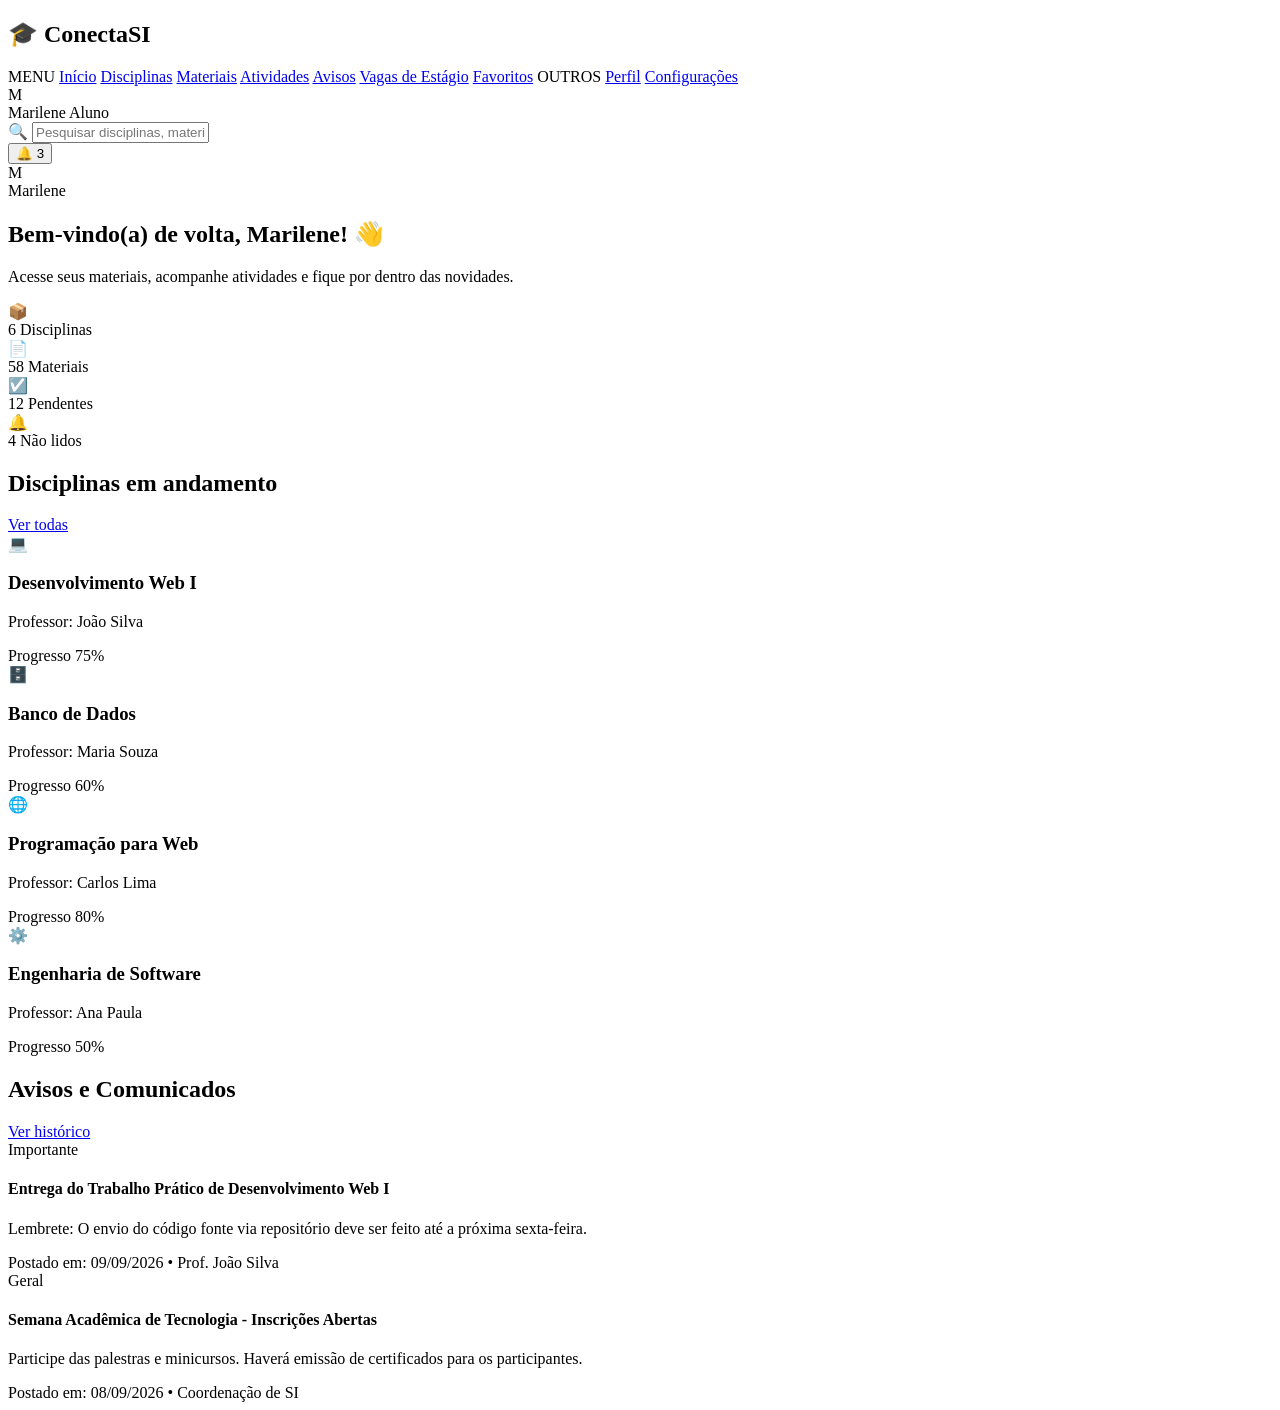
==== index.html @ 3ad6882d "Arquivos do Projeto" ====
<!DOCTYPE html>
<html lang="pt-BR">
<head>
    <meta charset="UTF-8">
    <meta name="viewport" content="width=device-width, initial-scale=1.0">
    <title>ConectaSI - Início</title>
    <link rel="stylesheet" href="css/style.css">
</head>
<body>

    <div class="app-container">
        <!-- Menu Lateral (Sidebar) -->
        <aside class="sidebar">
            <div class="logo-area">
                <h2>🎓 ConectaSI</h2>
            </div>
            
            <nav class="menu-nav">
                <span class="menu-category">MENU</span>
                <a href="index.html" class="active">Início</a>
                <a href="disciplinas.html">Disciplinas</a>
                <a href="#">Materiais</a>
                <a href="#">Atividades</a>
                <a href="#">Avisos</a>
                <a href="#">Vagas de Estágio</a>
                <a href="#">Favoritos</a>

                <span class="menu-category">OUTROS</span>
                <a href="#">Perfil</a>
                <a href="#">Configurações</a>
            </nav>

            <div class="user-profile">
                <div class="avatar">M</div>
                <div class="user-info">
                    <span class="name">Marilene</span>
                    <span class="role">Aluno</span>
                </div>
            </div>
        </aside>

        <!-- Conteúdo Principal -->
        <main class="main-content">
            <!-- Barra Superior (Navbar) -->
            <header class="top-navbar">
                <div class="search-box">
                    <span class="search-icon">🔍</span>
                    <input type="text" placeholder="Pesquisar disciplinas, materiais, avisos...">
                </div>

                <div class="navbar-actions">
                    <button class="icon-btn" title="Notificações">
                        🔔
                        <span class="badge">3</span>
                    </button>
                    <div class="user-quick-profile">
                        <div class="avatar-small">M</div>
                        <span class="user-name">Marilene</span>
                    </div>
                </div>
            </header>

            <!-- Banner de Boas-Vindas -->
            <section class="welcome-banner">
                <h1>Bem-vindo(a) de volta, Marilene! 👋</h1>
                <p>Acesse seus materiais, acompanhe atividades e fique por dentro das novidades.</p>
            </section>

            <!-- Cards de Resumo (Métricas) -->
            <div class="metrics-container">
                <div class="metric-card">
                    <div class="metric-icon">📦</div>
                    <div class="metric-info">
                        <span class="metric-number">6</span>
                        <span class="metric-label">Disciplinas</span>
                    </div>
                </div>

                <div class="metric-card">
                    <div class="metric-icon">📄</div>
                    <div class="metric-info">
                        <span class="metric-number">58</span>
                        <span class="metric-label">Materiais</span>
                    </div>
                </div>

                <div class="metric-card">
                    <div class="metric-icon">☑️</div>
                    <div class="metric-info">
                        <span class="metric-number">12</span>
                        <span class="metric-label">Pendentes</span>
                    </div>
                </div>

                <div class="metric-card">
                    <div class="metric-icon">🔔</div>
                    <div class="metric-info">
                        <span class="metric-number">4</span>
                        <span class="metric-label">Não lidos</span>
                    </div>
                </div>
            </div>

            <!-- Seção: Disciplinas em Andamento -->
            <section class="disciplines-section">
                <div class="section-header">
                    <h2>Disciplinas em andamento</h2>
                    <a href="disciplinas.html" class="see-all">Ver todas</a>
                </div>

                <div class="disciplines-grid">
                    <!-- Disciplina 1 -->
                    <div class="discipline-card">
                        <div class="discipline-icon">💻</div>
                        <h3>Desenvolvimento Web I</h3>
                        <p class="professor">Professor: João Silva</p>
                        <div class="progress-info">
                            <span>Progresso</span>
                            <span>75%</span>
                        </div>
                        <div class="progress-bar">
                            <div class="progress-fill" style="width: 75%;"></div>
                        </div>
                    </div>

                    <!-- Disciplina 2 -->
                    <div class="discipline-card">
                        <div class="discipline-icon">🗄️</div>
                        <h3>Banco de Dados</h3>
                        <p class="professor">Professor: Maria Souza</p>
                        <div class="progress-info">
                            <span>Progresso</span>
                            <span>60%</span>
                        </div>
                        <div class="progress-bar">
                            <div class="progress-fill" style="width: 60%;"></div>
                        </div>
                    </div>

                    <!-- Disciplina 3 -->
                    <div class="discipline-card">
                        <div class="discipline-icon">🌐</div>
                        <h3>Programação para Web</h3>
                        <p class="professor">Professor: Carlos Lima</p>
                        <div class="progress-info">
                            <span>Progresso</span>
                            <span>80%</span>
                        </div>
                        <div class="progress-bar">
                            <div class="progress-fill" style="width: 80%;"></div>
                        </div>
                    </div>

                    <!-- Disciplina 4 -->
                    <div class="discipline-card">
                        <div class="discipline-icon">⚙️</div>
                        <h3>Engenharia de Software</h3>
                        <p class="professor">Professor: Ana Paula</p>
                        <div class="progress-info">
                            <span>Progresso</span>
                            <span>50%</span>
                        </div>
                        <div class="progress-bar">
                            <div class="progress-fill" style="width: 50%;"></div>
                        </div>
                    </div>
                </div>
            </section>

            <!-- Seção: Avisos Recentes -->
            <section class="notices-section">
                <div class="section-header">
                    <h2>Avisos e Comunicados</h2>
                    <a href="#" class="see-all">Ver histórico</a>
                </div>

                <div class="notices-list">
                    <!-- Aviso 1 -->
                    <div class="notice-card">
                        <div class="notice-tag urgent">Importante</div>
                        <div class="notice-content">
                            <h4>Entrega do Trabalho Prático de Desenvolvimento Web I</h4>
                            <p>Lembrete: O envio do código fonte via repositório deve ser feito até a próxima sexta-feira.</p>
                            <span class="notice-date">Postado em: 09/09/2026 • Prof. João Silva</span>
                        </div>
                    </div>

                    <!-- Aviso 2 -->
                    <div class="notice-card">
                        <div class="notice-tag">Geral</div>
                        <div class="notice-content">
                            <h4>Semana Acadêmica de Tecnologia - Inscrições Abertas</h4>
                            <p>Participe das palestras e minicursos. Haverá emissão de certificados para os participantes.</p>
                            <span class="notice-date">Postado em: 08/09/2026 • Coordenação de SI</span>
                        </div>
                    </div>
                </div>
            </section>
        </main>
    </div>

</body>
</html>
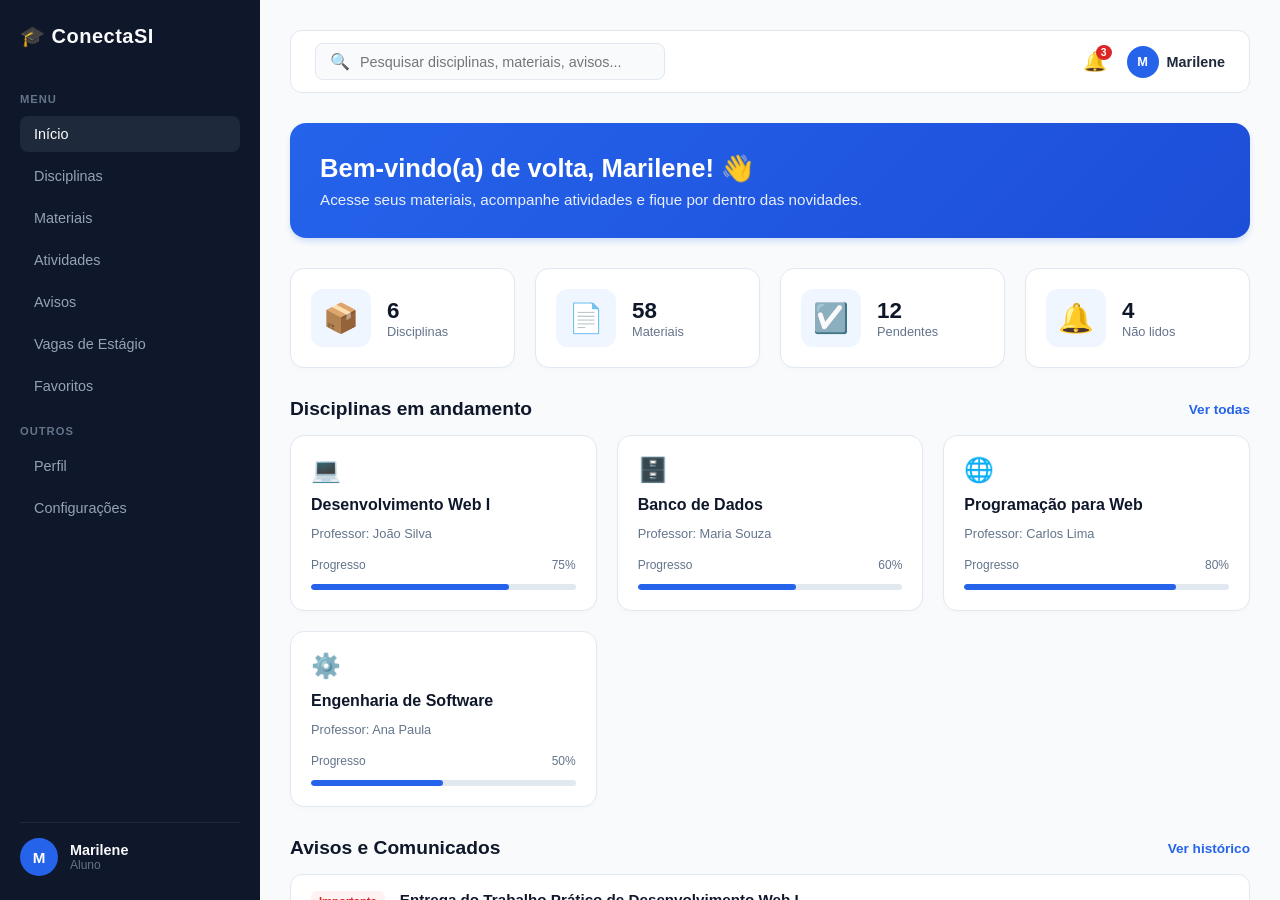
==== commit c67a9b9c: "Adiciona documentacao README.md da P1" ====
--- a/index.html
+++ b/index.html
@@ -1,203 +1,203 @@
-<!DOCTYPE html>
-<html lang="pt-BR">
-<head>
-    <meta charset="UTF-8">
-    <meta name="viewport" content="width=device-width, initial-scale=1.0">
-    <title>ConectaSI - Início</title>
-    <link rel="stylesheet" href="css/style.css">
-</head>
-<body>
-
-    <div class="app-container">
-        <!-- Menu Lateral (Sidebar) -->
-        <aside class="sidebar">
-            <div class="logo-area">
-                <h2>🎓 ConectaSI</h2>
-            </div>
-            
-            <nav class="menu-nav">
-                <span class="menu-category">MENU</span>
-                <a href="index.html" class="active">Início</a>
-                <a href="disciplinas.html">Disciplinas</a>
-                <a href="#">Materiais</a>
-                <a href="#">Atividades</a>
-                <a href="#">Avisos</a>
-                <a href="#">Vagas de Estágio</a>
-                <a href="#">Favoritos</a>
-
-                <span class="menu-category">OUTROS</span>
-                <a href="#">Perfil</a>
-                <a href="#">Configurações</a>
-            </nav>
-
-            <div class="user-profile">
-                <div class="avatar">M</div>
-                <div class="user-info">
-                    <span class="name">Marilene</span>
-                    <span class="role">Aluno</span>
-                </div>
-            </div>
-        </aside>
-
-        <!-- Conteúdo Principal -->
-        <main class="main-content">
-            <!-- Barra Superior (Navbar) -->
-            <header class="top-navbar">
-                <div class="search-box">
-                    <span class="search-icon">🔍</span>
-                    <input type="text" placeholder="Pesquisar disciplinas, materiais, avisos...">
-                </div>
-
-                <div class="navbar-actions">
-                    <button class="icon-btn" title="Notificações">
-                        🔔
-                        <span class="badge">3</span>
-                    </button>
-                    <div class="user-quick-profile">
-                        <div class="avatar-small">M</div>
-                        <span class="user-name">Marilene</span>
-                    </div>
-                </div>
-            </header>
-
-            <!-- Banner de Boas-Vindas -->
-            <section class="welcome-banner">
-                <h1>Bem-vindo(a) de volta, Marilene! 👋</h1>
-                <p>Acesse seus materiais, acompanhe atividades e fique por dentro das novidades.</p>
-            </section>
-
-            <!-- Cards de Resumo (Métricas) -->
-            <div class="metrics-container">
-                <div class="metric-card">
-                    <div class="metric-icon">📦</div>
-                    <div class="metric-info">
-                        <span class="metric-number">6</span>
-                        <span class="metric-label">Disciplinas</span>
-                    </div>
-                </div>
-
-                <div class="metric-card">
-                    <div class="metric-icon">📄</div>
-                    <div class="metric-info">
-                        <span class="metric-number">58</span>
-                        <span class="metric-label">Materiais</span>
-                    </div>
-                </div>
-
-                <div class="metric-card">
-                    <div class="metric-icon">☑️</div>
-                    <div class="metric-info">
-                        <span class="metric-number">12</span>
-                        <span class="metric-label">Pendentes</span>
-                    </div>
-                </div>
-
-                <div class="metric-card">
-                    <div class="metric-icon">🔔</div>
-                    <div class="metric-info">
-                        <span class="metric-number">4</span>
-                        <span class="metric-label">Não lidos</span>
-                    </div>
-                </div>
-            </div>
-
-            <!-- Seção: Disciplinas em Andamento -->
-            <section class="disciplines-section">
-                <div class="section-header">
-                    <h2>Disciplinas em andamento</h2>
-                    <a href="disciplinas.html" class="see-all">Ver todas</a>
-                </div>
-
-                <div class="disciplines-grid">
-                    <!-- Disciplina 1 -->
-                    <div class="discipline-card">
-                        <div class="discipline-icon">💻</div>
-                        <h3>Desenvolvimento Web I</h3>
-                        <p class="professor">Professor: João Silva</p>
-                        <div class="progress-info">
-                            <span>Progresso</span>
-                            <span>75%</span>
-                        </div>
-                        <div class="progress-bar">
-                            <div class="progress-fill" style="width: 75%;"></div>
-                        </div>
-                    </div>
-
-                    <!-- Disciplina 2 -->
-                    <div class="discipline-card">
-                        <div class="discipline-icon">🗄️</div>
-                        <h3>Banco de Dados</h3>
-                        <p class="professor">Professor: Maria Souza</p>
-                        <div class="progress-info">
-                            <span>Progresso</span>
-                            <span>60%</span>
-                        </div>
-                        <div class="progress-bar">
-                            <div class="progress-fill" style="width: 60%;"></div>
-                        </div>
-                    </div>
-
-                    <!-- Disciplina 3 -->
-                    <div class="discipline-card">
-                        <div class="discipline-icon">🌐</div>
-                        <h3>Programação para Web</h3>
-                        <p class="professor">Professor: Carlos Lima</p>
-                        <div class="progress-info">
-                            <span>Progresso</span>
-                            <span>80%</span>
-                        </div>
-                        <div class="progress-bar">
-                            <div class="progress-fill" style="width: 80%;"></div>
-                        </div>
-                    </div>
-
-                    <!-- Disciplina 4 -->
-                    <div class="discipline-card">
-                        <div class="discipline-icon">⚙️</div>
-                        <h3>Engenharia de Software</h3>
-                        <p class="professor">Professor: Ana Paula</p>
-                        <div class="progress-info">
-                            <span>Progresso</span>
-                            <span>50%</span>
-                        </div>
-                        <div class="progress-bar">
-                            <div class="progress-fill" style="width: 50%;"></div>
-                        </div>
-                    </div>
-                </div>
-            </section>
-
-            <!-- Seção: Avisos Recentes -->
-            <section class="notices-section">
-                <div class="section-header">
-                    <h2>Avisos e Comunicados</h2>
-                    <a href="#" class="see-all">Ver histórico</a>
-                </div>
-
-                <div class="notices-list">
-                    <!-- Aviso 1 -->
-                    <div class="notice-card">
-                        <div class="notice-tag urgent">Importante</div>
-                        <div class="notice-content">
-                            <h4>Entrega do Trabalho Prático de Desenvolvimento Web I</h4>
-                            <p>Lembrete: O envio do código fonte via repositório deve ser feito até a próxima sexta-feira.</p>
-                            <span class="notice-date">Postado em: 09/09/2026 • Prof. João Silva</span>
-                        </div>
-                    </div>
-
-                    <!-- Aviso 2 -->
-                    <div class="notice-card">
-                        <div class="notice-tag">Geral</div>
-                        <div class="notice-content">
-                            <h4>Semana Acadêmica de Tecnologia - Inscrições Abertas</h4>
-                            <p>Participe das palestras e minicursos. Haverá emissão de certificados para os participantes.</p>
-                            <span class="notice-date">Postado em: 08/09/2026 • Coordenação de SI</span>
-                        </div>
-                    </div>
-                </div>
-            </section>
-        </main>
-    </div>
-
-</body>
+<!DOCTYPE html>
+<html lang="pt-BR">
+<head>
+    <meta charset="UTF-8">
+    <meta name="viewport" content="width=device-width, initial-scale=1.0">
+    <title>ConectaSI - Início</title>
+    <link rel="stylesheet" href="css/style.css">
+</head>
+<body>
+
+    <div class="app-container">
+        <!-- Menu Lateral (Sidebar) -->
+        <aside class="sidebar">
+            <div class="logo-area">
+                <h2>🎓 ConectaSI</h2>
+            </div>
+            
+            <nav class="menu-nav">
+                <span class="menu-category">MENU</span>
+                <a href="index.html" class="active">Início</a>
+                <a href="disciplinas.html">Disciplinas</a>
+                <a href="#">Materiais</a>
+                <a href="#">Atividades</a>
+                <a href="#">Avisos</a>
+                <a href="#">Vagas de Estágio</a>
+                <a href="#">Favoritos</a>
+
+                <span class="menu-category">OUTROS</span>
+                <a href="#">Perfil</a>
+                <a href="#">Configurações</a>
+            </nav>
+
+            <div class="user-profile">
+                <div class="avatar">M</div>
+                <div class="user-info">
+                    <span class="name">Marilene</span>
+                    <span class="role">Aluno</span>
+                </div>
+            </div>
+        </aside>
+
+        <!-- Conteúdo Principal -->
+        <main class="main-content">
+            <!-- Barra Superior (Navbar) -->
+            <header class="top-navbar">
+                <div class="search-box">
+                    <span class="search-icon">🔍</span>
+                    <input type="text" placeholder="Pesquisar disciplinas, materiais, avisos...">
+                </div>
+
+                <div class="navbar-actions">
+                    <button class="icon-btn" title="Notificações">
+                        🔔
+                        <span class="badge">3</span>
+                    </button>
+                    <div class="user-quick-profile">
+                        <div class="avatar-small">M</div>
+                        <span class="user-name">Marilene</span>
+                    </div>
+                </div>
+            </header>
+
+            <!-- Banner de Boas-Vindas -->
+            <section class="welcome-banner">
+                <h1>Bem-vindo(a) de volta, Marilene! 👋</h1>
+                <p>Acesse seus materiais, acompanhe atividades e fique por dentro das novidades.</p>
+            </section>
+
+            <!-- Cards de Resumo (Métricas) -->
+            <div class="metrics-container">
+                <div class="metric-card">
+                    <div class="metric-icon">📦</div>
+                    <div class="metric-info">
+                        <span class="metric-number">6</span>
+                        <span class="metric-label">Disciplinas</span>
+                    </div>
+                </div>
+
+                <div class="metric-card">
+                    <div class="metric-icon">📄</div>
+                    <div class="metric-info">
+                        <span class="metric-number">58</span>
+                        <span class="metric-label">Materiais</span>
+                    </div>
+                </div>
+
+                <div class="metric-card">
+                    <div class="metric-icon">☑️</div>
+                    <div class="metric-info">
+                        <span class="metric-number">12</span>
+                        <span class="metric-label">Pendentes</span>
+                    </div>
+                </div>
+
+                <div class="metric-card">
+                    <div class="metric-icon">🔔</div>
+                    <div class="metric-info">
+                        <span class="metric-number">4</span>
+                        <span class="metric-label">Não lidos</span>
+                    </div>
+                </div>
+            </div>
+
+            <!-- Seção: Disciplinas em Andamento -->
+            <section class="disciplines-section">
+                <div class="section-header">
+                    <h2>Disciplinas em andamento</h2>
+                    <a href="disciplinas.html" class="see-all">Ver todas</a>
+                </div>
+
+                <div class="disciplines-grid">
+                    <!-- Disciplina 1 -->
+                    <div class="discipline-card">
+                        <div class="discipline-icon">💻</div>
+                        <h3>Desenvolvimento Web I</h3>
+                        <p class="professor">Professor: João Silva</p>
+                        <div class="progress-info">
+                            <span>Progresso</span>
+                            <span>75%</span>
+                        </div>
+                        <div class="progress-bar">
+                            <div class="progress-fill" style="width: 75%;"></div>
+                        </div>
+                    </div>
+
+                    <!-- Disciplina 2 -->
+                    <div class="discipline-card">
+                        <div class="discipline-icon">🗄️</div>
+                        <h3>Banco de Dados</h3>
+                        <p class="professor">Professor: Maria Souza</p>
+                        <div class="progress-info">
+                            <span>Progresso</span>
+                            <span>60%</span>
+                        </div>
+                        <div class="progress-bar">
+                            <div class="progress-fill" style="width: 60%;"></div>
+                        </div>
+                    </div>
+
+                    <!-- Disciplina 3 -->
+                    <div class="discipline-card">
+                        <div class="discipline-icon">🌐</div>
+                        <h3>Programação para Web</h3>
+                        <p class="professor">Professor: Carlos Lima</p>
+                        <div class="progress-info">
+                            <span>Progresso</span>
+                            <span>80%</span>
+                        </div>
+                        <div class="progress-bar">
+                            <div class="progress-fill" style="width: 80%;"></div>
+                        </div>
+                    </div>
+
+                    <!-- Disciplina 4 -->
+                    <div class="discipline-card">
+                        <div class="discipline-icon">⚙️</div>
+                        <h3>Engenharia de Software</h3>
+                        <p class="professor">Professor: Ana Paula</p>
+                        <div class="progress-info">
+                            <span>Progresso</span>
+                            <span>50%</span>
+                        </div>
+                        <div class="progress-bar">
+                            <div class="progress-fill" style="width: 50%;"></div>
+                        </div>
+                    </div>
+                </div>
+            </section>
+
+            <!-- Seção: Avisos Recentes -->
+            <section class="notices-section">
+                <div class="section-header">
+                    <h2>Avisos e Comunicados</h2>
+                    <a href="#" class="see-all">Ver histórico</a>
+                </div>
+
+                <div class="notices-list">
+                    <!-- Aviso 1 -->
+                    <div class="notice-card">
+                        <div class="notice-tag urgent">Importante</div>
+                        <div class="notice-content">
+                            <h4>Entrega do Trabalho Prático de Desenvolvimento Web I</h4>
+                            <p>Lembrete: O envio do código fonte via repositório deve ser feito até a próxima sexta-feira.</p>
+                            <span class="notice-date">Postado em: 09/09/2026 • Prof. João Silva</span>
+                        </div>
+                    </div>
+
+                    <!-- Aviso 2 -->
+                    <div class="notice-card">
+                        <div class="notice-tag">Geral</div>
+                        <div class="notice-content">
+                            <h4>Semana Acadêmica de Tecnologia - Inscrições Abertas</h4>
+                            <p>Participe das palestras e minicursos. Haverá emissão de certificados para os participantes.</p>
+                            <span class="notice-date">Postado em: 08/09/2026 • Coordenação de SI</span>
+                        </div>
+                    </div>
+                </div>
+            </section>
+        </main>
+    </div>
+
+</body>
 </html>
--- a/css/style.css
+++ b/css/style.css
@@ -0,0 +1,919 @@
+
+   /* Página de estilos desenvolvida por Marilene Costa e Reginaldo Formoso */
+   
+   /* 1. Configurações Globais e Variáveis */
+   
+* {
+    margin: 0;
+    padding: 0;
+    box-sizing: border-box;
+    font-family: 'Segoe UI', Tahoma, Geneva, Verdana, sans-serif;
+}
+
+body {
+    background-color: #f8fafc;
+    color: #1e293b;
+    display: flex;
+    height: 100vh;
+    overflow: hidden;
+}
+
+   /* 2. Estrutura Principal (Layout App) */
+   
+.app-container {
+    display: flex;
+    width: 100vw;
+    height: 100vh;
+}
+
+   /* 3. Menu Lateral (Sidebar) */
+   
+.sidebar {
+    width: 260px;
+    background-color: #0f172a;
+    color: #ffffff;
+    display: flex;
+    flex-direction: column;
+    justify-content: space-between;
+    padding: 24px 20px;
+    flex-shrink: 0;
+}
+
+.logo-area h2 {
+    font-size: 1.25rem;
+    color: #f8fafc;
+    margin-bottom: 30px;
+    letter-spacing: 0.5px;
+}
+
+.menu-nav {
+    display: flex;
+    flex-direction: column;
+    gap: 6px;
+    flex-grow: 1;
+    overflow-y: auto;
+}
+
+.menu-category {
+    font-size: 0.7rem;
+    text-transform: uppercase;
+    color: #64748b;
+    letter-spacing: 1px;
+    margin-top: 15px;
+    margin-bottom: 5px;
+    font-weight: bold;
+}
+
+.menu-nav a {
+    color: #94a3b8;
+    text-decoration: none;
+    padding: 10px 14px;
+    border-radius: 8px;
+    font-size: 0.9rem;
+    transition: all 0.2s ease;
+}
+
+.menu-nav a:hover, 
+.menu-nav a.active {
+    background-color: #1e293b;
+    color: #ffffff;
+}
+
+.user-profile {
+    display: flex;
+    align-items: center;
+    gap: 12px;
+    padding-top: 15px;
+    border-top: 1px solid #1e293b;
+}
+
+.avatar {
+    width: 38px;
+    height: 38px;
+    background-color: #2563eb;
+    color: #ffffff;
+    border-radius: 50%;
+    display: flex;
+    align-items: center;
+    justify-content: center;
+    font-weight: bold;
+    font-size: 0.95rem;
+}
+
+.user-info {
+    display: flex;
+    flex-direction: column;
+}
+
+.user-info .name {
+    font-size: 0.9rem;
+    font-weight: 600;
+    color: #f8fafc;
+}
+
+.user-info .role {
+    font-size: 0.75rem;
+    color: #64748b;
+}
+
+   /* 4. Conteúdo Principal e Barra Superior */
+   
+.main-content {
+    flex-grow: 1;
+    overflow-y: auto;
+    padding: 30px;
+    display: flex;
+    flex-direction: column;
+    gap: 30px;
+}
+
+.top-navbar {
+    display: flex;
+    justify-content: space-between;
+    align-items: center;
+    background-color: #ffffff;
+    padding: 12px 24px;
+    border-radius: 12px;
+    border: 1px solid #e2e8f0;
+}
+
+.search-box {
+    display: flex;
+    align-items: center;
+    gap: 10px;
+    background-color: #f8fafc;
+    border: 1px solid #e2e8f0;
+    padding: 8px 14px;
+    border-radius: 8px;
+    width: 350px;
+}
+
+.search-box input {
+    border: none;
+    background: transparent;
+    outline: none;
+    width: 100%;
+    font-size: 0.9rem;
+    color: #1e293b;
+}
+
+.navbar-actions {
+    display: flex;
+    align-items: center;
+    gap: 20px;
+}
+
+.icon-btn {
+    background: none;
+    border: none;
+    font-size: 1.2rem;
+    cursor: pointer;
+    position: relative;
+    color: #64748b;
+}
+
+.badge {
+    position: absolute;
+    top: -5px;
+    right: -5px;
+    background-color: #dc2626;
+    color: #ffffff;
+    font-size: 0.65rem;
+    padding: 2px 5px;
+    border-radius: 50%;
+    font-weight: bold;
+}
+
+.user-quick-profile {
+    display: flex;
+    align-items: center;
+    gap: 8px;
+}
+
+.avatar-small {
+    width: 32px;
+    height: 32px;
+    background-color: #2563eb;
+    color: #ffffff;
+    border-radius: 50%;
+    display: flex;
+    align-items: center;
+    justify-content: center;
+    font-weight: bold;
+    font-size: 0.8rem;
+}
+
+.user-name {
+    font-size: 0.9rem;
+    font-weight: 600;
+    color: #1e293b;
+}
+
+   /* 5. Página Inicial (Início) */
+   
+.welcome-banner {
+    background: linear-gradient(135deg, #2563eb, #1d4ed8);
+    color: #ffffff;
+    padding: 30px;
+    border-radius: 16px;
+    box-shadow: 0 4px 6px -1px rgba(37, 99, 235, 0.2);
+}
+
+.welcome-banner h1 {
+    font-size: 1.6rem;
+    margin-bottom: 8px;
+}
+
+.welcome-banner p {
+    font-size: 0.95rem;
+    opacity: 0.9;
+}
+
+.metrics-container {
+    display: grid;
+    grid-template-columns: repeat(auto-fit, minmax(200px, 1fr));
+    gap: 20px;
+}
+
+.metric-card {
+    background-color: #ffffff;
+    border: 1px solid #e2e8f0;
+    padding: 20px;
+    border-radius: 14px;
+    display: flex;
+    align-items: center;
+    gap: 16px;
+    box-shadow: 0 2px 4px rgba(0, 0, 0, 0.02);
+}
+
+.metric-icon {
+    font-size: 1.8rem;
+    background-color: #eff6ff;
+    padding: 12px;
+    border-radius: 12px;
+}
+
+.metric-info {
+    display: flex;
+    flex-direction: column;
+}
+
+.metric-number {
+    font-size: 1.4rem;
+    font-weight: bold;
+    color: #0f172a;
+}
+
+.metric-label {
+    font-size: 0.8rem;
+    color: #64748b;
+}
+
+.section-header {
+    display: flex;
+    justify-content: space-between;
+    align-items: center;
+    margin-bottom: 15px;
+}
+
+.section-header h2 {
+    font-size: 1.2rem;
+    color: #0f172a;
+}
+
+.see-all {
+    font-size: 0.85rem;
+    color: #2563eb;
+    text-decoration: none;
+    font-weight: 600;
+}
+
+.see-all:hover {
+    text-decoration: underline;
+}
+
+.disciplines-grid {
+    display: grid;
+    grid-template-columns: repeat(auto-fit, minmax(240px, 1fr));
+    gap: 20px;
+}
+
+.discipline-card {
+    background-color: #ffffff;
+    border: 1px solid #e2e8f0;
+    padding: 20px;
+    border-radius: 14px;
+    display: flex;
+    flex-direction: column;
+    gap: 12px;
+    box-shadow: 0 2px 4px rgba(0, 0, 0, 0.02);
+}
+
+.discipline-icon {
+    font-size: 1.5rem;
+}
+
+.discipline-card h3 {
+    font-size: 1rem;
+    color: #0f172a;
+}
+
+.professor {
+    font-size: 0.8rem;
+    color: #64748b;
+}
+
+.progress-info {
+    display: flex;
+    justify-content: space-between;
+    font-size: 0.75rem;
+    color: #64748b;
+    margin-top: 5px;
+}
+
+.progress-bar {
+    width: 100%;
+    height: 6px;
+    background-color: #e2e8f0;
+    border-radius: 3px;
+    overflow: hidden;
+}
+
+.progress-fill {
+    height: 100%;
+    background-color: #2563eb;
+    border-radius: 3px;
+}
+
+.notices-list {
+    display: flex;
+    flex-direction: column;
+    gap: 12px;
+}
+
+.notice-card {
+    background-color: #ffffff;
+    border: 1px solid #e2e8f0;
+    padding: 16px 20px;
+    border-radius: 12px;
+    display: flex;
+    align-items: flex-start;
+    gap: 15px;
+}
+
+.notice-tag {
+    font-size: 0.7rem;
+    font-weight: bold;
+    padding: 4px 8px;
+    border-radius: 6px;
+    background-color: #f1f5f9;
+    color: #475569;
+    white-space: nowrap;
+}
+
+.notice-tag.urgent {
+    background-color: #fef2f2;
+    color: #dc2626;
+}
+
+.notice-content {
+    display: flex;
+    flex-direction: column;
+    gap: 4px;
+}
+
+.notice-content h4 {
+    font-size: 0.95rem;
+    color: #0f172a;
+}
+
+.notice-content p {
+    font-size: 0.85rem;
+    color: #475569;
+}
+
+.notice-date {
+    font-size: 0.75rem;
+    color: #94a3b8;
+    margin-top: 4px;
+}
+
+   /* 6. Páginas Internas (Cabeçalho Comum) */
+   
+.page-header {
+    display: flex;
+    flex-direction: column;
+    gap: 4px;
+}
+
+.page-header h1 {
+    font-size: 1.5rem;
+    color: #0f172a;
+}
+
+.page-header p {
+    font-size: 0.9rem;
+    color: #64748b;
+}
+
+   /* 7. Estilos da Página de Disciplinas */
+   
+.full-disciplines-grid {
+    display: grid;
+    grid-template-columns: repeat(auto-fit, minmax(280px, 1fr));
+    gap: 20px;
+    margin-bottom: 40px;
+}
+
+.discipline-detailed-card {
+    background-color: #ffffff;
+    border: 1px solid #e2e8f0;
+    border-radius: 14px;
+    padding: 20px;
+    display: flex;
+    flex-direction: column;
+    gap: 15px;
+    box-shadow: 0 2px 4px rgba(0, 0, 0, 0.02);
+}
+
+.card-top {
+    display: flex;
+    justify-content: space-between;
+    align-items: center;
+}
+
+.status-badge {
+    font-size: 0.7rem;
+    font-weight: bold;
+    padding: 4px 10px;
+    border-radius: 20px;
+}
+
+.status-badge.active {
+    background-color: #dcfce7;
+    color: #15803d;
+}
+
+.discipline-detailed-card h3 {
+    font-size: 1.1rem;
+    color: #0f172a;
+}
+
+.discipline-stats {
+    display: flex;
+    justify-content: space-between;
+    background-color: #f8fafc;
+    padding: 10px 14px;
+    border-radius: 8px;
+    border: 1px solid #f1f5f9;
+}
+
+.stat-item {
+    display: flex;
+    flex-direction: column;
+    font-size: 0.75rem;
+    color: #64748b;
+}
+
+.stat-item strong {
+    font-size: 0.9rem;
+    color: #0f172a;
+}
+
+.btn-access {
+    background-color: #f1f5f9;
+    color: #2563eb;
+    text-align: center;
+    text-decoration: none;
+    padding: 10px;
+    border-radius: 8px;
+    font-size: 0.85rem;
+    font-weight: 600;
+    transition: all 0.2s ease;
+}
+
+.btn-access:hover {
+    background-color: #2563eb;
+    color: #ffffff;
+}
+
+   /* 8. Estilos da Página de Materiais */
+
+.materials-list-container {
+    display: flex;
+    flex-direction: column;
+    gap: 15px;
+    margin-bottom: 40px;
+}
+
+.material-card {
+    background-color: #ffffff;
+    border: 1px solid #e2e8f0;
+    border-radius: 14px;
+    padding: 20px;
+    display: flex;
+    align-items: center;
+    justify-content: space-between;
+    box-shadow: 0 2px 4px rgba(0, 0, 0, 0.02);
+}
+
+.material-icon-file {
+    width: 48px;
+    height: 48px;
+    background-color: #eff6ff;
+    color: #2563eb;
+    border-radius: 12px;
+    display: flex;
+    align-items: center;
+    justify-content: center;
+    font-size: 1.3rem;
+    flex-shrink: 0;
+}
+
+.material-details {
+    flex-grow: 1;
+    margin-left: 20px;
+    display: flex;
+    flex-direction: column;
+    gap: 4px;
+}
+
+.material-details h3 {
+    font-size: 1rem;
+    color: #0f172a;
+}
+
+.material-subject {
+    font-size: 0.85rem;
+    color: #64748b;
+    font-weight: 600;
+}
+
+.material-date {
+    font-size: 0.75rem;
+    color: #94a3b8;
+}
+
+.btn-download {
+    background-color: #f1f5f9;
+    color: #2563eb;
+    text-decoration: none;
+    padding: 10px 18px;
+    border-radius: 8px;
+    font-size: 0.85rem;
+    font-weight: 600;
+    transition: all 0.2s ease;
+    white-space: nowrap;
+}
+
+.btn-download:hover {
+    background-color: #2563eb;
+    color: #ffffff;
+}
+
+   /* 9. Estilos da Página de Avisos */
+  
+.notices-list-full {
+    display: flex;
+    flex-direction: column;
+    gap: 20px;
+    margin-bottom: 40px;
+}
+
+.notice-card-full {
+    background-color: #ffffff;
+    border: 1px solid #e2e8f0;
+    border-radius: 14px;
+    padding: 24px;
+    box-shadow: 0 2px 4px rgba(0, 0, 0, 0.02);
+    display: flex;
+    flex-direction: column;
+    gap: 12px;
+}
+
+.notice-card-header {
+    display: flex;
+    justify-content: space-between;
+    align-items: center;
+}
+
+.notice-card-full h3 {
+    font-size: 1.15rem;
+    color: #0f172a;
+}
+
+.notice-card-full p {
+    font-size: 0.95rem;
+    color: #475569;
+    line-height: 1.5;
+}
+
+.notice-author {
+    margin-top: 5px;
+    padding-top: 12px;
+    border-top: 1px solid #f1f5f9;
+    font-size: 0.85rem;
+    color: #64748b;
+    font-weight: 600;
+}
+
+   /* 10. Estilos da Página de Atividades */
+  
+.activities-list-container {
+    display: flex;
+    flex-direction: column;
+    gap: 15px;
+    margin-bottom: 40px;
+}
+
+.activity-card {
+    background-color: #ffffff;
+    border: 1px solid #e2e8f0;
+    border-radius: 14px;
+    padding: 20px;
+    display: flex;
+    align-items: center;
+    justify-content: space-between;
+    box-shadow: 0 2px 4px rgba(0, 0, 0, 0.02);
+}
+
+.activity-icon-box {
+    width: 48px;
+    height: 48px;
+    border-radius: 12px;
+    display: flex;
+    align-items: center;
+    justify-content: center;
+    font-size: 1.3rem;
+    flex-shrink: 0;
+}
+
+.activity-icon-box.pending {
+    background-color: #fef3c7;
+    color: #d97706;
+}
+
+.activity-icon-box.completed {
+    background-color: #dcfce7;
+    color: #15803d;
+}
+
+.activity-details {
+    flex-grow: 1;
+    margin-left: 20px;
+    display: flex;
+    flex-direction: column;
+    gap: 4px;
+}
+
+.activity-details h3 {
+    font-size: 1rem;
+    color: #0f172a;
+}
+
+.activity-subject {
+    font-size: 0.85rem;
+    color: #64748b;
+    font-weight: 600;
+}
+
+.activity-deadline {
+    font-size: 0.75rem;
+    color: #94a3b8;
+}
+
+.urgent-text {
+    color: #dc2626 !important;
+    font-weight: 600;
+}
+
+.activity-action {
+    display: flex;
+    flex-direction: column;
+    align-items: flex-end;
+    gap: 10px;
+    flex-shrink: 0;
+    margin-left: 20px;
+}
+
+.status-badge.pending {
+    background-color: #fef3c7;
+    color: #b45309;
+}
+
+.status-badge.completed {
+    background-color: #dcfce7;
+    color: #15803d;
+}
+
+.btn-submit {
+    background-color: #2563eb;
+    color: #ffffff;
+    text-decoration: none;
+    padding: 8px 16px;
+    border-radius: 8px;
+    font-size: 0.85rem;
+    font-weight: 600;
+    transition: background-color 0.2s ease;
+}
+
+.btn-submit:hover {
+    background-color: #1d4ed8;
+}
+
+.btn-view {
+    background-color: #f1f5f9;
+    color: #475569;
+    text-decoration: none;
+    padding: 8px 16px;
+    border-radius: 8px;
+    font-size: 0.85rem;
+    font-weight: 600;
+    transition: all 0.2s ease;
+}
+
+.btn-view:hover {
+    background-color: #e2e8f0;
+    color: #0f172a;
+}
+
+   /* 11. Estilos da Página de Vagas de Estágio */
+  
+   .internships-list-container {
+    display: flex;
+    flex-direction: column;
+    gap: 15px;
+    margin-bottom: 40px;
+}
+
+.internship-card {
+    background-color: #ffffff;
+    border: 1px solid #e2e8f0;
+    border-radius: 14px;
+    padding: 20px;
+    display: flex;
+    align-items: flex-start;
+    justify-content: space-between;
+    box-shadow: 0 2px 4px rgba(0, 0, 0, 0.02);
+}
+
+.internship-icon-box {
+    width: 48px;
+    height: 48px;
+    background-color: #eff6ff;
+    color: #2563eb;
+    border-radius: 12px;
+    display: flex;
+    align-items: center;
+    justify-content: center;
+    font-size: 1.3rem;
+    flex-shrink: 0;
+}
+
+.internship-details {
+    flex-grow: 1;
+    margin-left: 20px;
+    display: flex;
+    flex-direction: column;
+    gap: 6px;
+}
+
+.internship-details h3 {
+    font-size: 1.05rem;
+    color: #0f172a;
+}
+
+.company-name {
+    font-size: 0.85rem;
+    color: #64748b;
+    font-weight: 600;
+}
+
+.internship-desc {
+    font-size: 0.9rem;
+    color: #475569;
+    line-height: 1.4;
+    margin-top: 4px;
+}
+
+.internship-salary {
+    font-size: 0.8rem;
+    color: #16a34a;
+    font-weight: 600;
+    margin-top: 4px;
+}
+
+.internship-action {
+    display: flex;
+    flex-direction: column;
+    align-items: flex-end;
+    gap: 12px;
+    flex-shrink: 0;
+    margin-left: 20px;
+}
+
+.btn-apply {
+    background-color: #2563eb;
+    color: #ffffff;
+    text-decoration: none;
+    padding: 8px 16px;
+    border-radius: 8px;
+    font-size: 0.85rem;
+    font-weight: 600;
+    transition: background-color 0.2s ease;
+}
+
+.btn-apply:hover {
+    background-color: #1d4ed8;
+}
+
+   /* 12. Estilos da Página de Perfil */
+   
+   .profile-container {
+    display: flex;
+    flex-direction: column;
+    gap: 20px;
+    margin-bottom: 40px;
+}
+
+.profile-card-header {
+    background-color: #ffffff;
+    border: 1px solid #e2e8f0;
+    border-radius: 14px;
+    padding: 30px;
+    display: flex;
+    align-items: center;
+    gap: 24px;
+    box-shadow: 0 2px 4px rgba(0, 0, 0, 0.02);
+}
+
+.profile-big-avatar {
+    width: 72px;
+    height: 72px;
+    background-color: #2563eb;
+    color: #ffffff;
+    border-radius: 50%;
+    display: flex;
+    align-items: center;
+    justify-content: center;
+    font-size: 1.8rem;
+    font-weight: bold;
+    flex-shrink: 0;
+}
+
+.profile-title-info {
+    display: flex;
+    flex-direction: column;
+    gap: 6px;
+    align-items: flex-start;
+}
+
+.profile-title-info h2 {
+    font-size: 1.3rem;
+    color: #0f172a;
+}
+
+.profile-title-info p {
+    font-size: 0.9rem;
+    color: #64748b;
+}
+
+.profile-details-grid {
+    display: grid;
+    grid-template-columns: repeat(auto-fit, minmax(320px, 1fr));
+    gap: 20px;
+}
+
+.profile-info-box {
+    background-color: #ffffff;
+    border: 1px solid #e2e8f0;
+    border-radius: 14px;
+    padding: 24px;
+    display: flex;
+    flex-direction: column;
+    gap: 16px;
+    box-shadow: 0 2px 4px rgba(0, 0, 0, 0.02);
+}
+
+.profile-info-box h3 {
+    font-size: 1.05rem;
+    color: #0f172a;
+    padding-bottom: 10px;
+    border-bottom: 1px solid #f1f5f9;
+}
+
+.info-row {
+    display: flex;
+    justify-content: space-between;
+    align-items: center;
+    font-size: 0.9rem;
+}
+
+.info-row span {
+    color: #64748b;
+}
+
+.info-row strong {
+    color: #0f172a;
+    font-weight: 600;
+}
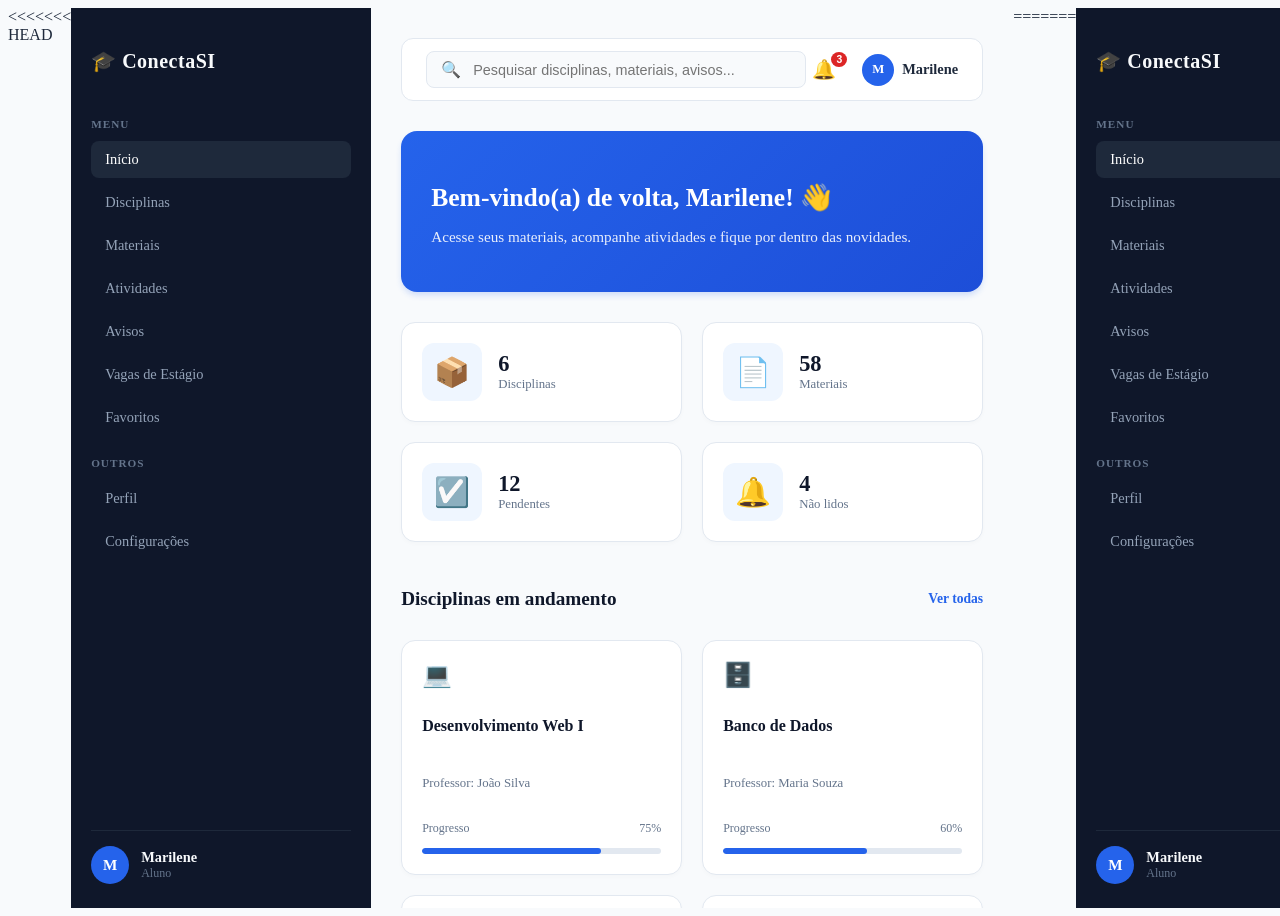
==== commit b7f1fa08: "Resolve conflitos e atualiza projeto da P1" ====
--- a/index.html
+++ b/index.html
@@ -1,3 +1,4 @@
+<<<<<<< HEAD
 <!DOCTYPE html>
 <html lang="pt-BR">
 <head>
@@ -200,4 +201,208 @@
     </div>
 
 </body>
+=======
+<!DOCTYPE html>
+<html lang="pt-BR">
+<head>
+    <meta charset="UTF-8">
+    <meta name="viewport" content="width=device-width, initial-scale=1.0">
+    <title>ConectaSI - Início</title>
+    <link rel="stylesheet" href="css/style.css">
+</head>
+<body>
+
+    <div class="app-container">
+        <!-- Menu Lateral (Sidebar) -->
+        <aside class="sidebar">
+            <div class="logo-area">
+                <h2>🎓 ConectaSI</h2>
+            </div>
+            
+            <nav class="menu-nav">
+                <span class="menu-category">MENU</span>
+                <a href="index.html" class="active">Início</a>
+                <a href="disciplinas.html">Disciplinas</a>
+                <a href="#">Materiais</a>
+                <a href="#">Atividades</a>
+                <a href="#">Avisos</a>
+                <a href="#">Vagas de Estágio</a>
+                <a href="#">Favoritos</a>
+
+                <span class="menu-category">OUTROS</span>
+                <a href="#">Perfil</a>
+                <a href="#">Configurações</a>
+            </nav>
+
+            <div class="user-profile">
+                <div class="avatar">M</div>
+                <div class="user-info">
+                    <span class="name">Marilene</span>
+                    <span class="role">Aluno</span>
+                </div>
+            </div>
+        </aside>
+
+        <!-- Conteúdo Principal -->
+        <main class="main-content">
+            <!-- Barra Superior (Navbar) -->
+            <header class="top-navbar">
+                <div class="search-box">
+                    <span class="search-icon">🔍</span>
+                    <input type="text" placeholder="Pesquisar disciplinas, materiais, avisos...">
+                </div>
+
+                <div class="navbar-actions">
+                    <button class="icon-btn" title="Notificações">
+                        🔔
+                        <span class="badge">3</span>
+                    </button>
+                    <div class="user-quick-profile">
+                        <div class="avatar-small">M</div>
+                        <span class="user-name">Marilene</span>
+                    </div>
+                </div>
+            </header>
+
+            <!-- Banner de Boas-Vindas -->
+            <section class="welcome-banner">
+                <h1>Bem-vindo(a) de volta, Marilene! 👋</h1>
+                <p>Acesse seus materiais, acompanhe atividades e fique por dentro das novidades.</p>
+            </section>
+
+            <!-- Cards de Resumo (Métricas) -->
+            <div class="metrics-container">
+                <div class="metric-card">
+                    <div class="metric-icon">📦</div>
+                    <div class="metric-info">
+                        <span class="metric-number">6</span>
+                        <span class="metric-label">Disciplinas</span>
+                    </div>
+                </div>
+
+                <div class="metric-card">
+                    <div class="metric-icon">📄</div>
+                    <div class="metric-info">
+                        <span class="metric-number">58</span>
+                        <span class="metric-label">Materiais</span>
+                    </div>
+                </div>
+
+                <div class="metric-card">
+                    <div class="metric-icon">☑️</div>
+                    <div class="metric-info">
+                        <span class="metric-number">12</span>
+                        <span class="metric-label">Pendentes</span>
+                    </div>
+                </div>
+
+                <div class="metric-card">
+                    <div class="metric-icon">🔔</div>
+                    <div class="metric-info">
+                        <span class="metric-number">4</span>
+                        <span class="metric-label">Não lidos</span>
+                    </div>
+                </div>
+            </div>
+
+            <!-- Seção: Disciplinas em Andamento -->
+            <section class="disciplines-section">
+                <div class="section-header">
+                    <h2>Disciplinas em andamento</h2>
+                    <a href="disciplinas.html" class="see-all">Ver todas</a>
+                </div>
+
+                <div class="disciplines-grid">
+                    <!-- Disciplina 1 -->
+                    <div class="discipline-card">
+                        <div class="discipline-icon">💻</div>
+                        <h3>Desenvolvimento Web I</h3>
+                        <p class="professor">Professor: João Silva</p>
+                        <div class="progress-info">
+                            <span>Progresso</span>
+                            <span>75%</span>
+                        </div>
+                        <div class="progress-bar">
+                            <div class="progress-fill" style="width: 75%;"></div>
+                        </div>
+                    </div>
+
+                    <!-- Disciplina 2 -->
+                    <div class="discipline-card">
+                        <div class="discipline-icon">🗄️</div>
+                        <h3>Banco de Dados</h3>
+                        <p class="professor">Professor: Maria Souza</p>
+                        <div class="progress-info">
+                            <span>Progresso</span>
+                            <span>60%</span>
+                        </div>
+                        <div class="progress-bar">
+                            <div class="progress-fill" style="width: 60%;"></div>
+                        </div>
+                    </div>
+
+                    <!-- Disciplina 3 -->
+                    <div class="discipline-card">
+                        <div class="discipline-icon">🌐</div>
+                        <h3>Programação para Web</h3>
+                        <p class="professor">Professor: Carlos Lima</p>
+                        <div class="progress-info">
+                            <span>Progresso</span>
+                            <span>80%</span>
+                        </div>
+                        <div class="progress-bar">
+                            <div class="progress-fill" style="width: 80%;"></div>
+                        </div>
+                    </div>
+
+                    <!-- Disciplina 4 -->
+                    <div class="discipline-card">
+                        <div class="discipline-icon">⚙️</div>
+                        <h3>Engenharia de Software</h3>
+                        <p class="professor">Professor: Ana Paula</p>
+                        <div class="progress-info">
+                            <span>Progresso</span>
+                            <span>50%</span>
+                        </div>
+                        <div class="progress-bar">
+                            <div class="progress-fill" style="width: 50%;"></div>
+                        </div>
+                    </div>
+                </div>
+            </section>
+
+            <!-- Seção: Avisos Recentes -->
+            <section class="notices-section">
+                <div class="section-header">
+                    <h2>Avisos e Comunicados</h2>
+                    <a href="#" class="see-all">Ver histórico</a>
+                </div>
+
+                <div class="notices-list">
+                    <!-- Aviso 1 -->
+                    <div class="notice-card">
+                        <div class="notice-tag urgent">Importante</div>
+                        <div class="notice-content">
+                            <h4>Entrega do Trabalho Prático de Desenvolvimento Web I</h4>
+                            <p>Lembrete: O envio do código fonte via repositório deve ser feito até a próxima sexta-feira.</p>
+                            <span class="notice-date">Postado em: 09/09/2026 • Prof. João Silva</span>
+                        </div>
+                    </div>
+
+                    <!-- Aviso 2 -->
+                    <div class="notice-card">
+                        <div class="notice-tag">Geral</div>
+                        <div class="notice-content">
+                            <h4>Semana Acadêmica de Tecnologia - Inscrições Abertas</h4>
+                            <p>Participe das palestras e minicursos. Haverá emissão de certificados para os participantes.</p>
+                            <span class="notice-date">Postado em: 08/09/2026 • Coordenação de SI</span>
+                        </div>
+                    </div>
+                </div>
+            </section>
+        </main>
+    </div>
+
+</body>
+>>>>>>> 0f0ca27600d2a0a5e08a30a1ac74977a920866d9
 </html>
--- a/css/style.css
+++ b/css/style.css
@@ -1,3 +1,4 @@
+<<<<<<< HEAD
 
    /* Página de estilos desenvolvida por Marilene Costa e Reginaldo Formoso */
    
@@ -916,4 +917,924 @@
 .info-row strong {
     color: #0f172a;
     font-weight: 600;
+=======
+
+   /* Página de estilos desenvolvida por Marilene Costa e Reginaldo Formoso */
+   
+   /* 1. Configurações Globais e Variáveis */
+   
+* {
+    margin: 0;
+    padding: 0;
+    box-sizing: border-box;
+    font-family: 'Segoe UI', Tahoma, Geneva, Verdana, sans-serif;
+}
+
+body {
+    background-color: #f8fafc;
+    color: #1e293b;
+    display: flex;
+    height: 100vh;
+    overflow: hidden;
+}
+
+   /* 2. Estrutura Principal (Layout App) */
+   
+.app-container {
+    display: flex;
+    width: 100vw;
+    height: 100vh;
+}
+
+   /* 3. Menu Lateral (Sidebar) */
+   
+.sidebar {
+    width: 260px;
+    background-color: #0f172a;
+    color: #ffffff;
+    display: flex;
+    flex-direction: column;
+    justify-content: space-between;
+    padding: 24px 20px;
+    flex-shrink: 0;
+}
+
+.logo-area h2 {
+    font-size: 1.25rem;
+    color: #f8fafc;
+    margin-bottom: 30px;
+    letter-spacing: 0.5px;
+}
+
+.menu-nav {
+    display: flex;
+    flex-direction: column;
+    gap: 6px;
+    flex-grow: 1;
+    overflow-y: auto;
+}
+
+.menu-category {
+    font-size: 0.7rem;
+    text-transform: uppercase;
+    color: #64748b;
+    letter-spacing: 1px;
+    margin-top: 15px;
+    margin-bottom: 5px;
+    font-weight: bold;
+}
+
+.menu-nav a {
+    color: #94a3b8;
+    text-decoration: none;
+    padding: 10px 14px;
+    border-radius: 8px;
+    font-size: 0.9rem;
+    transition: all 0.2s ease;
+}
+
+.menu-nav a:hover, 
+.menu-nav a.active {
+    background-color: #1e293b;
+    color: #ffffff;
+}
+
+.user-profile {
+    display: flex;
+    align-items: center;
+    gap: 12px;
+    padding-top: 15px;
+    border-top: 1px solid #1e293b;
+}
+
+.avatar {
+    width: 38px;
+    height: 38px;
+    background-color: #2563eb;
+    color: #ffffff;
+    border-radius: 50%;
+    display: flex;
+    align-items: center;
+    justify-content: center;
+    font-weight: bold;
+    font-size: 0.95rem;
+}
+
+.user-info {
+    display: flex;
+    flex-direction: column;
+}
+
+.user-info .name {
+    font-size: 0.9rem;
+    font-weight: 600;
+    color: #f8fafc;
+}
+
+.user-info .role {
+    font-size: 0.75rem;
+    color: #64748b;
+}
+
+   /* 4. Conteúdo Principal e Barra Superior */
+   
+.main-content {
+    flex-grow: 1;
+    overflow-y: auto;
+    padding: 30px;
+    display: flex;
+    flex-direction: column;
+    gap: 30px;
+}
+
+.top-navbar {
+    display: flex;
+    justify-content: space-between;
+    align-items: center;
+    background-color: #ffffff;
+    padding: 12px 24px;
+    border-radius: 12px;
+    border: 1px solid #e2e8f0;
+}
+
+.search-box {
+    display: flex;
+    align-items: center;
+    gap: 10px;
+    background-color: #f8fafc;
+    border: 1px solid #e2e8f0;
+    padding: 8px 14px;
+    border-radius: 8px;
+    width: 350px;
+}
+
+.search-box input {
+    border: none;
+    background: transparent;
+    outline: none;
+    width: 100%;
+    font-size: 0.9rem;
+    color: #1e293b;
+}
+
+.navbar-actions {
+    display: flex;
+    align-items: center;
+    gap: 20px;
+}
+
+.icon-btn {
+    background: none;
+    border: none;
+    font-size: 1.2rem;
+    cursor: pointer;
+    position: relative;
+    color: #64748b;
+}
+
+.badge {
+    position: absolute;
+    top: -5px;
+    right: -5px;
+    background-color: #dc2626;
+    color: #ffffff;
+    font-size: 0.65rem;
+    padding: 2px 5px;
+    border-radius: 50%;
+    font-weight: bold;
+}
+
+.user-quick-profile {
+    display: flex;
+    align-items: center;
+    gap: 8px;
+}
+
+.avatar-small {
+    width: 32px;
+    height: 32px;
+    background-color: #2563eb;
+    color: #ffffff;
+    border-radius: 50%;
+    display: flex;
+    align-items: center;
+    justify-content: center;
+    font-weight: bold;
+    font-size: 0.8rem;
+}
+
+.user-name {
+    font-size: 0.9rem;
+    font-weight: 600;
+    color: #1e293b;
+}
+
+   /* 5. Página Inicial (Início) */
+   
+.welcome-banner {
+    background: linear-gradient(135deg, #2563eb, #1d4ed8);
+    color: #ffffff;
+    padding: 30px;
+    border-radius: 16px;
+    box-shadow: 0 4px 6px -1px rgba(37, 99, 235, 0.2);
+}
+
+.welcome-banner h1 {
+    font-size: 1.6rem;
+    margin-bottom: 8px;
+}
+
+.welcome-banner p {
+    font-size: 0.95rem;
+    opacity: 0.9;
+}
+
+.metrics-container {
+    display: grid;
+    grid-template-columns: repeat(auto-fit, minmax(200px, 1fr));
+    gap: 20px;
+}
+
+.metric-card {
+    background-color: #ffffff;
+    border: 1px solid #e2e8f0;
+    padding: 20px;
+    border-radius: 14px;
+    display: flex;
+    align-items: center;
+    gap: 16px;
+    box-shadow: 0 2px 4px rgba(0, 0, 0, 0.02);
+}
+
+.metric-icon {
+    font-size: 1.8rem;
+    background-color: #eff6ff;
+    padding: 12px;
+    border-radius: 12px;
+}
+
+.metric-info {
+    display: flex;
+    flex-direction: column;
+}
+
+.metric-number {
+    font-size: 1.4rem;
+    font-weight: bold;
+    color: #0f172a;
+}
+
+.metric-label {
+    font-size: 0.8rem;
+    color: #64748b;
+}
+
+.section-header {
+    display: flex;
+    justify-content: space-between;
+    align-items: center;
+    margin-bottom: 15px;
+}
+
+.section-header h2 {
+    font-size: 1.2rem;
+    color: #0f172a;
+}
+
+.see-all {
+    font-size: 0.85rem;
+    color: #2563eb;
+    text-decoration: none;
+    font-weight: 600;
+}
+
+.see-all:hover {
+    text-decoration: underline;
+}
+
+.disciplines-grid {
+    display: grid;
+    grid-template-columns: repeat(auto-fit, minmax(240px, 1fr));
+    gap: 20px;
+}
+
+.discipline-card {
+    background-color: #ffffff;
+    border: 1px solid #e2e8f0;
+    padding: 20px;
+    border-radius: 14px;
+    display: flex;
+    flex-direction: column;
+    gap: 12px;
+    box-shadow: 0 2px 4px rgba(0, 0, 0, 0.02);
+}
+
+.discipline-icon {
+    font-size: 1.5rem;
+}
+
+.discipline-card h3 {
+    font-size: 1rem;
+    color: #0f172a;
+}
+
+.professor {
+    font-size: 0.8rem;
+    color: #64748b;
+}
+
+.progress-info {
+    display: flex;
+    justify-content: space-between;
+    font-size: 0.75rem;
+    color: #64748b;
+    margin-top: 5px;
+}
+
+.progress-bar {
+    width: 100%;
+    height: 6px;
+    background-color: #e2e8f0;
+    border-radius: 3px;
+    overflow: hidden;
+}
+
+.progress-fill {
+    height: 100%;
+    background-color: #2563eb;
+    border-radius: 3px;
+}
+
+.notices-list {
+    display: flex;
+    flex-direction: column;
+    gap: 12px;
+}
+
+.notice-card {
+    background-color: #ffffff;
+    border: 1px solid #e2e8f0;
+    padding: 16px 20px;
+    border-radius: 12px;
+    display: flex;
+    align-items: flex-start;
+    gap: 15px;
+}
+
+.notice-tag {
+    font-size: 0.7rem;
+    font-weight: bold;
+    padding: 4px 8px;
+    border-radius: 6px;
+    background-color: #f1f5f9;
+    color: #475569;
+    white-space: nowrap;
+}
+
+.notice-tag.urgent {
+    background-color: #fef2f2;
+    color: #dc2626;
+}
+
+.notice-content {
+    display: flex;
+    flex-direction: column;
+    gap: 4px;
+}
+
+.notice-content h4 {
+    font-size: 0.95rem;
+    color: #0f172a;
+}
+
+.notice-content p {
+    font-size: 0.85rem;
+    color: #475569;
+}
+
+.notice-date {
+    font-size: 0.75rem;
+    color: #94a3b8;
+    margin-top: 4px;
+}
+
+   /* 6. Páginas Internas (Cabeçalho Comum) */
+   
+.page-header {
+    display: flex;
+    flex-direction: column;
+    gap: 4px;
+}
+
+.page-header h1 {
+    font-size: 1.5rem;
+    color: #0f172a;
+}
+
+.page-header p {
+    font-size: 0.9rem;
+    color: #64748b;
+}
+
+   /* 7. Estilos da Página de Disciplinas */
+   
+.full-disciplines-grid {
+    display: grid;
+    grid-template-columns: repeat(auto-fit, minmax(280px, 1fr));
+    gap: 20px;
+    margin-bottom: 40px;
+}
+
+.discipline-detailed-card {
+    background-color: #ffffff;
+    border: 1px solid #e2e8f0;
+    border-radius: 14px;
+    padding: 20px;
+    display: flex;
+    flex-direction: column;
+    gap: 15px;
+    box-shadow: 0 2px 4px rgba(0, 0, 0, 0.02);
+}
+
+.card-top {
+    display: flex;
+    justify-content: space-between;
+    align-items: center;
+}
+
+.status-badge {
+    font-size: 0.7rem;
+    font-weight: bold;
+    padding: 4px 10px;
+    border-radius: 20px;
+}
+
+.status-badge.active {
+    background-color: #dcfce7;
+    color: #15803d;
+}
+
+.discipline-detailed-card h3 {
+    font-size: 1.1rem;
+    color: #0f172a;
+}
+
+.discipline-stats {
+    display: flex;
+    justify-content: space-between;
+    background-color: #f8fafc;
+    padding: 10px 14px;
+    border-radius: 8px;
+    border: 1px solid #f1f5f9;
+}
+
+.stat-item {
+    display: flex;
+    flex-direction: column;
+    font-size: 0.75rem;
+    color: #64748b;
+}
+
+.stat-item strong {
+    font-size: 0.9rem;
+    color: #0f172a;
+}
+
+.btn-access {
+    background-color: #f1f5f9;
+    color: #2563eb;
+    text-align: center;
+    text-decoration: none;
+    padding: 10px;
+    border-radius: 8px;
+    font-size: 0.85rem;
+    font-weight: 600;
+    transition: all 0.2s ease;
+}
+
+.btn-access:hover {
+    background-color: #2563eb;
+    color: #ffffff;
+}
+
+   /* 8. Estilos da Página de Materiais */
+
+.materials-list-container {
+    display: flex;
+    flex-direction: column;
+    gap: 15px;
+    margin-bottom: 40px;
+}
+
+.material-card {
+    background-color: #ffffff;
+    border: 1px solid #e2e8f0;
+    border-radius: 14px;
+    padding: 20px;
+    display: flex;
+    align-items: center;
+    justify-content: space-between;
+    box-shadow: 0 2px 4px rgba(0, 0, 0, 0.02);
+}
+
+.material-icon-file {
+    width: 48px;
+    height: 48px;
+    background-color: #eff6ff;
+    color: #2563eb;
+    border-radius: 12px;
+    display: flex;
+    align-items: center;
+    justify-content: center;
+    font-size: 1.3rem;
+    flex-shrink: 0;
+}
+
+.material-details {
+    flex-grow: 1;
+    margin-left: 20px;
+    display: flex;
+    flex-direction: column;
+    gap: 4px;
+}
+
+.material-details h3 {
+    font-size: 1rem;
+    color: #0f172a;
+}
+
+.material-subject {
+    font-size: 0.85rem;
+    color: #64748b;
+    font-weight: 600;
+}
+
+.material-date {
+    font-size: 0.75rem;
+    color: #94a3b8;
+}
+
+.btn-download {
+    background-color: #f1f5f9;
+    color: #2563eb;
+    text-decoration: none;
+    padding: 10px 18px;
+    border-radius: 8px;
+    font-size: 0.85rem;
+    font-weight: 600;
+    transition: all 0.2s ease;
+    white-space: nowrap;
+}
+
+.btn-download:hover {
+    background-color: #2563eb;
+    color: #ffffff;
+}
+
+   /* 9. Estilos da Página de Avisos */
+  
+.notices-list-full {
+    display: flex;
+    flex-direction: column;
+    gap: 20px;
+    margin-bottom: 40px;
+}
+
+.notice-card-full {
+    background-color: #ffffff;
+    border: 1px solid #e2e8f0;
+    border-radius: 14px;
+    padding: 24px;
+    box-shadow: 0 2px 4px rgba(0, 0, 0, 0.02);
+    display: flex;
+    flex-direction: column;
+    gap: 12px;
+}
+
+.notice-card-header {
+    display: flex;
+    justify-content: space-between;
+    align-items: center;
+}
+
+.notice-card-full h3 {
+    font-size: 1.15rem;
+    color: #0f172a;
+}
+
+.notice-card-full p {
+    font-size: 0.95rem;
+    color: #475569;
+    line-height: 1.5;
+}
+
+.notice-author {
+    margin-top: 5px;
+    padding-top: 12px;
+    border-top: 1px solid #f1f5f9;
+    font-size: 0.85rem;
+    color: #64748b;
+    font-weight: 600;
+}
+
+   /* 10. Estilos da Página de Atividades */
+  
+.activities-list-container {
+    display: flex;
+    flex-direction: column;
+    gap: 15px;
+    margin-bottom: 40px;
+}
+
+.activity-card {
+    background-color: #ffffff;
+    border: 1px solid #e2e8f0;
+    border-radius: 14px;
+    padding: 20px;
+    display: flex;
+    align-items: center;
+    justify-content: space-between;
+    box-shadow: 0 2px 4px rgba(0, 0, 0, 0.02);
+}
+
+.activity-icon-box {
+    width: 48px;
+    height: 48px;
+    border-radius: 12px;
+    display: flex;
+    align-items: center;
+    justify-content: center;
+    font-size: 1.3rem;
+    flex-shrink: 0;
+}
+
+.activity-icon-box.pending {
+    background-color: #fef3c7;
+    color: #d97706;
+}
+
+.activity-icon-box.completed {
+    background-color: #dcfce7;
+    color: #15803d;
+}
+
+.activity-details {
+    flex-grow: 1;
+    margin-left: 20px;
+    display: flex;
+    flex-direction: column;
+    gap: 4px;
+}
+
+.activity-details h3 {
+    font-size: 1rem;
+    color: #0f172a;
+}
+
+.activity-subject {
+    font-size: 0.85rem;
+    color: #64748b;
+    font-weight: 600;
+}
+
+.activity-deadline {
+    font-size: 0.75rem;
+    color: #94a3b8;
+}
+
+.urgent-text {
+    color: #dc2626 !important;
+    font-weight: 600;
+}
+
+.activity-action {
+    display: flex;
+    flex-direction: column;
+    align-items: flex-end;
+    gap: 10px;
+    flex-shrink: 0;
+    margin-left: 20px;
+}
+
+.status-badge.pending {
+    background-color: #fef3c7;
+    color: #b45309;
+}
+
+.status-badge.completed {
+    background-color: #dcfce7;
+    color: #15803d;
+}
+
+.btn-submit {
+    background-color: #2563eb;
+    color: #ffffff;
+    text-decoration: none;
+    padding: 8px 16px;
+    border-radius: 8px;
+    font-size: 0.85rem;
+    font-weight: 600;
+    transition: background-color 0.2s ease;
+}
+
+.btn-submit:hover {
+    background-color: #1d4ed8;
+}
+
+.btn-view {
+    background-color: #f1f5f9;
+    color: #475569;
+    text-decoration: none;
+    padding: 8px 16px;
+    border-radius: 8px;
+    font-size: 0.85rem;
+    font-weight: 600;
+    transition: all 0.2s ease;
+}
+
+.btn-view:hover {
+    background-color: #e2e8f0;
+    color: #0f172a;
+}
+
+   /* 11. Estilos da Página de Vagas de Estágio */
+  
+   .internships-list-container {
+    display: flex;
+    flex-direction: column;
+    gap: 15px;
+    margin-bottom: 40px;
+}
+
+.internship-card {
+    background-color: #ffffff;
+    border: 1px solid #e2e8f0;
+    border-radius: 14px;
+    padding: 20px;
+    display: flex;
+    align-items: flex-start;
+    justify-content: space-between;
+    box-shadow: 0 2px 4px rgba(0, 0, 0, 0.02);
+}
+
+.internship-icon-box {
+    width: 48px;
+    height: 48px;
+    background-color: #eff6ff;
+    color: #2563eb;
+    border-radius: 12px;
+    display: flex;
+    align-items: center;
+    justify-content: center;
+    font-size: 1.3rem;
+    flex-shrink: 0;
+}
+
+.internship-details {
+    flex-grow: 1;
+    margin-left: 20px;
+    display: flex;
+    flex-direction: column;
+    gap: 6px;
+}
+
+.internship-details h3 {
+    font-size: 1.05rem;
+    color: #0f172a;
+}
+
+.company-name {
+    font-size: 0.85rem;
+    color: #64748b;
+    font-weight: 600;
+}
+
+.internship-desc {
+    font-size: 0.9rem;
+    color: #475569;
+    line-height: 1.4;
+    margin-top: 4px;
+}
+
+.internship-salary {
+    font-size: 0.8rem;
+    color: #16a34a;
+    font-weight: 600;
+    margin-top: 4px;
+}
+
+.internship-action {
+    display: flex;
+    flex-direction: column;
+    align-items: flex-end;
+    gap: 12px;
+    flex-shrink: 0;
+    margin-left: 20px;
+}
+
+.btn-apply {
+    background-color: #2563eb;
+    color: #ffffff;
+    text-decoration: none;
+    padding: 8px 16px;
+    border-radius: 8px;
+    font-size: 0.85rem;
+    font-weight: 600;
+    transition: background-color 0.2s ease;
+}
+
+.btn-apply:hover {
+    background-color: #1d4ed8;
+}
+
+   /* 12. Estilos da Página de Perfil */
+   
+   .profile-container {
+    display: flex;
+    flex-direction: column;
+    gap: 20px;
+    margin-bottom: 40px;
+}
+
+.profile-card-header {
+    background-color: #ffffff;
+    border: 1px solid #e2e8f0;
+    border-radius: 14px;
+    padding: 30px;
+    display: flex;
+    align-items: center;
+    gap: 24px;
+    box-shadow: 0 2px 4px rgba(0, 0, 0, 0.02);
+}
+
+.profile-big-avatar {
+    width: 72px;
+    height: 72px;
+    background-color: #2563eb;
+    color: #ffffff;
+    border-radius: 50%;
+    display: flex;
+    align-items: center;
+    justify-content: center;
+    font-size: 1.8rem;
+    font-weight: bold;
+    flex-shrink: 0;
+}
+
+.profile-title-info {
+    display: flex;
+    flex-direction: column;
+    gap: 6px;
+    align-items: flex-start;
+}
+
+.profile-title-info h2 {
+    font-size: 1.3rem;
+    color: #0f172a;
+}
+
+.profile-title-info p {
+    font-size: 0.9rem;
+    color: #64748b;
+}
+
+.profile-details-grid {
+    display: grid;
+    grid-template-columns: repeat(auto-fit, minmax(320px, 1fr));
+    gap: 20px;
+}
+
+.profile-info-box {
+    background-color: #ffffff;
+    border: 1px solid #e2e8f0;
+    border-radius: 14px;
+    padding: 24px;
+    display: flex;
+    flex-direction: column;
+    gap: 16px;
+    box-shadow: 0 2px 4px rgba(0, 0, 0, 0.02);
+}
+
+.profile-info-box h3 {
+    font-size: 1.05rem;
+    color: #0f172a;
+    padding-bottom: 10px;
+    border-bottom: 1px solid #f1f5f9;
+}
+
+.info-row {
+    display: flex;
+    justify-content: space-between;
+    align-items: center;
+    font-size: 0.9rem;
+}
+
+.info-row span {
+    color: #64748b;
+}
+
+.info-row strong {
+    color: #0f172a;
+    font-weight: 600;
+>>>>>>> 0f0ca27600d2a0a5e08a30a1ac74977a920866d9
 }
--- a/css/style.css
+++ b/css/style.css
@@ -1,3 +1,4 @@
+<<<<<<< HEAD
 
    /* Página de estilos desenvolvida por Marilene Costa e Reginaldo Formoso */
    
@@ -916,4 +917,924 @@
 .info-row strong {
     color: #0f172a;
     font-weight: 600;
+=======
+
+   /* Página de estilos desenvolvida por Marilene Costa e Reginaldo Formoso */
+   
+   /* 1. Configurações Globais e Variáveis */
+   
+* {
+    margin: 0;
+    padding: 0;
+    box-sizing: border-box;
+    font-family: 'Segoe UI', Tahoma, Geneva, Verdana, sans-serif;
+}
+
+body {
+    background-color: #f8fafc;
+    color: #1e293b;
+    display: flex;
+    height: 100vh;
+    overflow: hidden;
+}
+
+   /* 2. Estrutura Principal (Layout App) */
+   
+.app-container {
+    display: flex;
+    width: 100vw;
+    height: 100vh;
+}
+
+   /* 3. Menu Lateral (Sidebar) */
+   
+.sidebar {
+    width: 260px;
+    background-color: #0f172a;
+    color: #ffffff;
+    display: flex;
+    flex-direction: column;
+    justify-content: space-between;
+    padding: 24px 20px;
+    flex-shrink: 0;
+}
+
+.logo-area h2 {
+    font-size: 1.25rem;
+    color: #f8fafc;
+    margin-bottom: 30px;
+    letter-spacing: 0.5px;
+}
+
+.menu-nav {
+    display: flex;
+    flex-direction: column;
+    gap: 6px;
+    flex-grow: 1;
+    overflow-y: auto;
+}
+
+.menu-category {
+    font-size: 0.7rem;
+    text-transform: uppercase;
+    color: #64748b;
+    letter-spacing: 1px;
+    margin-top: 15px;
+    margin-bottom: 5px;
+    font-weight: bold;
+}
+
+.menu-nav a {
+    color: #94a3b8;
+    text-decoration: none;
+    padding: 10px 14px;
+    border-radius: 8px;
+    font-size: 0.9rem;
+    transition: all 0.2s ease;
+}
+
+.menu-nav a:hover, 
+.menu-nav a.active {
+    background-color: #1e293b;
+    color: #ffffff;
+}
+
+.user-profile {
+    display: flex;
+    align-items: center;
+    gap: 12px;
+    padding-top: 15px;
+    border-top: 1px solid #1e293b;
+}
+
+.avatar {
+    width: 38px;
+    height: 38px;
+    background-color: #2563eb;
+    color: #ffffff;
+    border-radius: 50%;
+    display: flex;
+    align-items: center;
+    justify-content: center;
+    font-weight: bold;
+    font-size: 0.95rem;
+}
+
+.user-info {
+    display: flex;
+    flex-direction: column;
+}
+
+.user-info .name {
+    font-size: 0.9rem;
+    font-weight: 600;
+    color: #f8fafc;
+}
+
+.user-info .role {
+    font-size: 0.75rem;
+    color: #64748b;
+}
+
+   /* 4. Conteúdo Principal e Barra Superior */
+   
+.main-content {
+    flex-grow: 1;
+    overflow-y: auto;
+    padding: 30px;
+    display: flex;
+    flex-direction: column;
+    gap: 30px;
+}
+
+.top-navbar {
+    display: flex;
+    justify-content: space-between;
+    align-items: center;
+    background-color: #ffffff;
+    padding: 12px 24px;
+    border-radius: 12px;
+    border: 1px solid #e2e8f0;
+}
+
+.search-box {
+    display: flex;
+    align-items: center;
+    gap: 10px;
+    background-color: #f8fafc;
+    border: 1px solid #e2e8f0;
+    padding: 8px 14px;
+    border-radius: 8px;
+    width: 350px;
+}
+
+.search-box input {
+    border: none;
+    background: transparent;
+    outline: none;
+    width: 100%;
+    font-size: 0.9rem;
+    color: #1e293b;
+}
+
+.navbar-actions {
+    display: flex;
+    align-items: center;
+    gap: 20px;
+}
+
+.icon-btn {
+    background: none;
+    border: none;
+    font-size: 1.2rem;
+    cursor: pointer;
+    position: relative;
+    color: #64748b;
+}
+
+.badge {
+    position: absolute;
+    top: -5px;
+    right: -5px;
+    background-color: #dc2626;
+    color: #ffffff;
+    font-size: 0.65rem;
+    padding: 2px 5px;
+    border-radius: 50%;
+    font-weight: bold;
+}
+
+.user-quick-profile {
+    display: flex;
+    align-items: center;
+    gap: 8px;
+}
+
+.avatar-small {
+    width: 32px;
+    height: 32px;
+    background-color: #2563eb;
+    color: #ffffff;
+    border-radius: 50%;
+    display: flex;
+    align-items: center;
+    justify-content: center;
+    font-weight: bold;
+    font-size: 0.8rem;
+}
+
+.user-name {
+    font-size: 0.9rem;
+    font-weight: 600;
+    color: #1e293b;
+}
+
+   /* 5. Página Inicial (Início) */
+   
+.welcome-banner {
+    background: linear-gradient(135deg, #2563eb, #1d4ed8);
+    color: #ffffff;
+    padding: 30px;
+    border-radius: 16px;
+    box-shadow: 0 4px 6px -1px rgba(37, 99, 235, 0.2);
+}
+
+.welcome-banner h1 {
+    font-size: 1.6rem;
+    margin-bottom: 8px;
+}
+
+.welcome-banner p {
+    font-size: 0.95rem;
+    opacity: 0.9;
+}
+
+.metrics-container {
+    display: grid;
+    grid-template-columns: repeat(auto-fit, minmax(200px, 1fr));
+    gap: 20px;
+}
+
+.metric-card {
+    background-color: #ffffff;
+    border: 1px solid #e2e8f0;
+    padding: 20px;
+    border-radius: 14px;
+    display: flex;
+    align-items: center;
+    gap: 16px;
+    box-shadow: 0 2px 4px rgba(0, 0, 0, 0.02);
+}
+
+.metric-icon {
+    font-size: 1.8rem;
+    background-color: #eff6ff;
+    padding: 12px;
+    border-radius: 12px;
+}
+
+.metric-info {
+    display: flex;
+    flex-direction: column;
+}
+
+.metric-number {
+    font-size: 1.4rem;
+    font-weight: bold;
+    color: #0f172a;
+}
+
+.metric-label {
+    font-size: 0.8rem;
+    color: #64748b;
+}
+
+.section-header {
+    display: flex;
+    justify-content: space-between;
+    align-items: center;
+    margin-bottom: 15px;
+}
+
+.section-header h2 {
+    font-size: 1.2rem;
+    color: #0f172a;
+}
+
+.see-all {
+    font-size: 0.85rem;
+    color: #2563eb;
+    text-decoration: none;
+    font-weight: 600;
+}
+
+.see-all:hover {
+    text-decoration: underline;
+}
+
+.disciplines-grid {
+    display: grid;
+    grid-template-columns: repeat(auto-fit, minmax(240px, 1fr));
+    gap: 20px;
+}
+
+.discipline-card {
+    background-color: #ffffff;
+    border: 1px solid #e2e8f0;
+    padding: 20px;
+    border-radius: 14px;
+    display: flex;
+    flex-direction: column;
+    gap: 12px;
+    box-shadow: 0 2px 4px rgba(0, 0, 0, 0.02);
+}
+
+.discipline-icon {
+    font-size: 1.5rem;
+}
+
+.discipline-card h3 {
+    font-size: 1rem;
+    color: #0f172a;
+}
+
+.professor {
+    font-size: 0.8rem;
+    color: #64748b;
+}
+
+.progress-info {
+    display: flex;
+    justify-content: space-between;
+    font-size: 0.75rem;
+    color: #64748b;
+    margin-top: 5px;
+}
+
+.progress-bar {
+    width: 100%;
+    height: 6px;
+    background-color: #e2e8f0;
+    border-radius: 3px;
+    overflow: hidden;
+}
+
+.progress-fill {
+    height: 100%;
+    background-color: #2563eb;
+    border-radius: 3px;
+}
+
+.notices-list {
+    display: flex;
+    flex-direction: column;
+    gap: 12px;
+}
+
+.notice-card {
+    background-color: #ffffff;
+    border: 1px solid #e2e8f0;
+    padding: 16px 20px;
+    border-radius: 12px;
+    display: flex;
+    align-items: flex-start;
+    gap: 15px;
+}
+
+.notice-tag {
+    font-size: 0.7rem;
+    font-weight: bold;
+    padding: 4px 8px;
+    border-radius: 6px;
+    background-color: #f1f5f9;
+    color: #475569;
+    white-space: nowrap;
+}
+
+.notice-tag.urgent {
+    background-color: #fef2f2;
+    color: #dc2626;
+}
+
+.notice-content {
+    display: flex;
+    flex-direction: column;
+    gap: 4px;
+}
+
+.notice-content h4 {
+    font-size: 0.95rem;
+    color: #0f172a;
+}
+
+.notice-content p {
+    font-size: 0.85rem;
+    color: #475569;
+}
+
+.notice-date {
+    font-size: 0.75rem;
+    color: #94a3b8;
+    margin-top: 4px;
+}
+
+   /* 6. Páginas Internas (Cabeçalho Comum) */
+   
+.page-header {
+    display: flex;
+    flex-direction: column;
+    gap: 4px;
+}
+
+.page-header h1 {
+    font-size: 1.5rem;
+    color: #0f172a;
+}
+
+.page-header p {
+    font-size: 0.9rem;
+    color: #64748b;
+}
+
+   /* 7. Estilos da Página de Disciplinas */
+   
+.full-disciplines-grid {
+    display: grid;
+    grid-template-columns: repeat(auto-fit, minmax(280px, 1fr));
+    gap: 20px;
+    margin-bottom: 40px;
+}
+
+.discipline-detailed-card {
+    background-color: #ffffff;
+    border: 1px solid #e2e8f0;
+    border-radius: 14px;
+    padding: 20px;
+    display: flex;
+    flex-direction: column;
+    gap: 15px;
+    box-shadow: 0 2px 4px rgba(0, 0, 0, 0.02);
+}
+
+.card-top {
+    display: flex;
+    justify-content: space-between;
+    align-items: center;
+}
+
+.status-badge {
+    font-size: 0.7rem;
+    font-weight: bold;
+    padding: 4px 10px;
+    border-radius: 20px;
+}
+
+.status-badge.active {
+    background-color: #dcfce7;
+    color: #15803d;
+}
+
+.discipline-detailed-card h3 {
+    font-size: 1.1rem;
+    color: #0f172a;
+}
+
+.discipline-stats {
+    display: flex;
+    justify-content: space-between;
+    background-color: #f8fafc;
+    padding: 10px 14px;
+    border-radius: 8px;
+    border: 1px solid #f1f5f9;
+}
+
+.stat-item {
+    display: flex;
+    flex-direction: column;
+    font-size: 0.75rem;
+    color: #64748b;
+}
+
+.stat-item strong {
+    font-size: 0.9rem;
+    color: #0f172a;
+}
+
+.btn-access {
+    background-color: #f1f5f9;
+    color: #2563eb;
+    text-align: center;
+    text-decoration: none;
+    padding: 10px;
+    border-radius: 8px;
+    font-size: 0.85rem;
+    font-weight: 600;
+    transition: all 0.2s ease;
+}
+
+.btn-access:hover {
+    background-color: #2563eb;
+    color: #ffffff;
+}
+
+   /* 8. Estilos da Página de Materiais */
+
+.materials-list-container {
+    display: flex;
+    flex-direction: column;
+    gap: 15px;
+    margin-bottom: 40px;
+}
+
+.material-card {
+    background-color: #ffffff;
+    border: 1px solid #e2e8f0;
+    border-radius: 14px;
+    padding: 20px;
+    display: flex;
+    align-items: center;
+    justify-content: space-between;
+    box-shadow: 0 2px 4px rgba(0, 0, 0, 0.02);
+}
+
+.material-icon-file {
+    width: 48px;
+    height: 48px;
+    background-color: #eff6ff;
+    color: #2563eb;
+    border-radius: 12px;
+    display: flex;
+    align-items: center;
+    justify-content: center;
+    font-size: 1.3rem;
+    flex-shrink: 0;
+}
+
+.material-details {
+    flex-grow: 1;
+    margin-left: 20px;
+    display: flex;
+    flex-direction: column;
+    gap: 4px;
+}
+
+.material-details h3 {
+    font-size: 1rem;
+    color: #0f172a;
+}
+
+.material-subject {
+    font-size: 0.85rem;
+    color: #64748b;
+    font-weight: 600;
+}
+
+.material-date {
+    font-size: 0.75rem;
+    color: #94a3b8;
+}
+
+.btn-download {
+    background-color: #f1f5f9;
+    color: #2563eb;
+    text-decoration: none;
+    padding: 10px 18px;
+    border-radius: 8px;
+    font-size: 0.85rem;
+    font-weight: 600;
+    transition: all 0.2s ease;
+    white-space: nowrap;
+}
+
+.btn-download:hover {
+    background-color: #2563eb;
+    color: #ffffff;
+}
+
+   /* 9. Estilos da Página de Avisos */
+  
+.notices-list-full {
+    display: flex;
+    flex-direction: column;
+    gap: 20px;
+    margin-bottom: 40px;
+}
+
+.notice-card-full {
+    background-color: #ffffff;
+    border: 1px solid #e2e8f0;
+    border-radius: 14px;
+    padding: 24px;
+    box-shadow: 0 2px 4px rgba(0, 0, 0, 0.02);
+    display: flex;
+    flex-direction: column;
+    gap: 12px;
+}
+
+.notice-card-header {
+    display: flex;
+    justify-content: space-between;
+    align-items: center;
+}
+
+.notice-card-full h3 {
+    font-size: 1.15rem;
+    color: #0f172a;
+}
+
+.notice-card-full p {
+    font-size: 0.95rem;
+    color: #475569;
+    line-height: 1.5;
+}
+
+.notice-author {
+    margin-top: 5px;
+    padding-top: 12px;
+    border-top: 1px solid #f1f5f9;
+    font-size: 0.85rem;
+    color: #64748b;
+    font-weight: 600;
+}
+
+   /* 10. Estilos da Página de Atividades */
+  
+.activities-list-container {
+    display: flex;
+    flex-direction: column;
+    gap: 15px;
+    margin-bottom: 40px;
+}
+
+.activity-card {
+    background-color: #ffffff;
+    border: 1px solid #e2e8f0;
+    border-radius: 14px;
+    padding: 20px;
+    display: flex;
+    align-items: center;
+    justify-content: space-between;
+    box-shadow: 0 2px 4px rgba(0, 0, 0, 0.02);
+}
+
+.activity-icon-box {
+    width: 48px;
+    height: 48px;
+    border-radius: 12px;
+    display: flex;
+    align-items: center;
+    justify-content: center;
+    font-size: 1.3rem;
+    flex-shrink: 0;
+}
+
+.activity-icon-box.pending {
+    background-color: #fef3c7;
+    color: #d97706;
+}
+
+.activity-icon-box.completed {
+    background-color: #dcfce7;
+    color: #15803d;
+}
+
+.activity-details {
+    flex-grow: 1;
+    margin-left: 20px;
+    display: flex;
+    flex-direction: column;
+    gap: 4px;
+}
+
+.activity-details h3 {
+    font-size: 1rem;
+    color: #0f172a;
+}
+
+.activity-subject {
+    font-size: 0.85rem;
+    color: #64748b;
+    font-weight: 600;
+}
+
+.activity-deadline {
+    font-size: 0.75rem;
+    color: #94a3b8;
+}
+
+.urgent-text {
+    color: #dc2626 !important;
+    font-weight: 600;
+}
+
+.activity-action {
+    display: flex;
+    flex-direction: column;
+    align-items: flex-end;
+    gap: 10px;
+    flex-shrink: 0;
+    margin-left: 20px;
+}
+
+.status-badge.pending {
+    background-color: #fef3c7;
+    color: #b45309;
+}
+
+.status-badge.completed {
+    background-color: #dcfce7;
+    color: #15803d;
+}
+
+.btn-submit {
+    background-color: #2563eb;
+    color: #ffffff;
+    text-decoration: none;
+    padding: 8px 16px;
+    border-radius: 8px;
+    font-size: 0.85rem;
+    font-weight: 600;
+    transition: background-color 0.2s ease;
+}
+
+.btn-submit:hover {
+    background-color: #1d4ed8;
+}
+
+.btn-view {
+    background-color: #f1f5f9;
+    color: #475569;
+    text-decoration: none;
+    padding: 8px 16px;
+    border-radius: 8px;
+    font-size: 0.85rem;
+    font-weight: 600;
+    transition: all 0.2s ease;
+}
+
+.btn-view:hover {
+    background-color: #e2e8f0;
+    color: #0f172a;
+}
+
+   /* 11. Estilos da Página de Vagas de Estágio */
+  
+   .internships-list-container {
+    display: flex;
+    flex-direction: column;
+    gap: 15px;
+    margin-bottom: 40px;
+}
+
+.internship-card {
+    background-color: #ffffff;
+    border: 1px solid #e2e8f0;
+    border-radius: 14px;
+    padding: 20px;
+    display: flex;
+    align-items: flex-start;
+    justify-content: space-between;
+    box-shadow: 0 2px 4px rgba(0, 0, 0, 0.02);
+}
+
+.internship-icon-box {
+    width: 48px;
+    height: 48px;
+    background-color: #eff6ff;
+    color: #2563eb;
+    border-radius: 12px;
+    display: flex;
+    align-items: center;
+    justify-content: center;
+    font-size: 1.3rem;
+    flex-shrink: 0;
+}
+
+.internship-details {
+    flex-grow: 1;
+    margin-left: 20px;
+    display: flex;
+    flex-direction: column;
+    gap: 6px;
+}
+
+.internship-details h3 {
+    font-size: 1.05rem;
+    color: #0f172a;
+}
+
+.company-name {
+    font-size: 0.85rem;
+    color: #64748b;
+    font-weight: 600;
+}
+
+.internship-desc {
+    font-size: 0.9rem;
+    color: #475569;
+    line-height: 1.4;
+    margin-top: 4px;
+}
+
+.internship-salary {
+    font-size: 0.8rem;
+    color: #16a34a;
+    font-weight: 600;
+    margin-top: 4px;
+}
+
+.internship-action {
+    display: flex;
+    flex-direction: column;
+    align-items: flex-end;
+    gap: 12px;
+    flex-shrink: 0;
+    margin-left: 20px;
+}
+
+.btn-apply {
+    background-color: #2563eb;
+    color: #ffffff;
+    text-decoration: none;
+    padding: 8px 16px;
+    border-radius: 8px;
+    font-size: 0.85rem;
+    font-weight: 600;
+    transition: background-color 0.2s ease;
+}
+
+.btn-apply:hover {
+    background-color: #1d4ed8;
+}
+
+   /* 12. Estilos da Página de Perfil */
+   
+   .profile-container {
+    display: flex;
+    flex-direction: column;
+    gap: 20px;
+    margin-bottom: 40px;
+}
+
+.profile-card-header {
+    background-color: #ffffff;
+    border: 1px solid #e2e8f0;
+    border-radius: 14px;
+    padding: 30px;
+    display: flex;
+    align-items: center;
+    gap: 24px;
+    box-shadow: 0 2px 4px rgba(0, 0, 0, 0.02);
+}
+
+.profile-big-avatar {
+    width: 72px;
+    height: 72px;
+    background-color: #2563eb;
+    color: #ffffff;
+    border-radius: 50%;
+    display: flex;
+    align-items: center;
+    justify-content: center;
+    font-size: 1.8rem;
+    font-weight: bold;
+    flex-shrink: 0;
+}
+
+.profile-title-info {
+    display: flex;
+    flex-direction: column;
+    gap: 6px;
+    align-items: flex-start;
+}
+
+.profile-title-info h2 {
+    font-size: 1.3rem;
+    color: #0f172a;
+}
+
+.profile-title-info p {
+    font-size: 0.9rem;
+    color: #64748b;
+}
+
+.profile-details-grid {
+    display: grid;
+    grid-template-columns: repeat(auto-fit, minmax(320px, 1fr));
+    gap: 20px;
+}
+
+.profile-info-box {
+    background-color: #ffffff;
+    border: 1px solid #e2e8f0;
+    border-radius: 14px;
+    padding: 24px;
+    display: flex;
+    flex-direction: column;
+    gap: 16px;
+    box-shadow: 0 2px 4px rgba(0, 0, 0, 0.02);
+}
+
+.profile-info-box h3 {
+    font-size: 1.05rem;
+    color: #0f172a;
+    padding-bottom: 10px;
+    border-bottom: 1px solid #f1f5f9;
+}
+
+.info-row {
+    display: flex;
+    justify-content: space-between;
+    align-items: center;
+    font-size: 0.9rem;
+}
+
+.info-row span {
+    color: #64748b;
+}
+
+.info-row strong {
+    color: #0f172a;
+    font-weight: 600;
+>>>>>>> 0f0ca27600d2a0a5e08a30a1ac74977a920866d9
 }
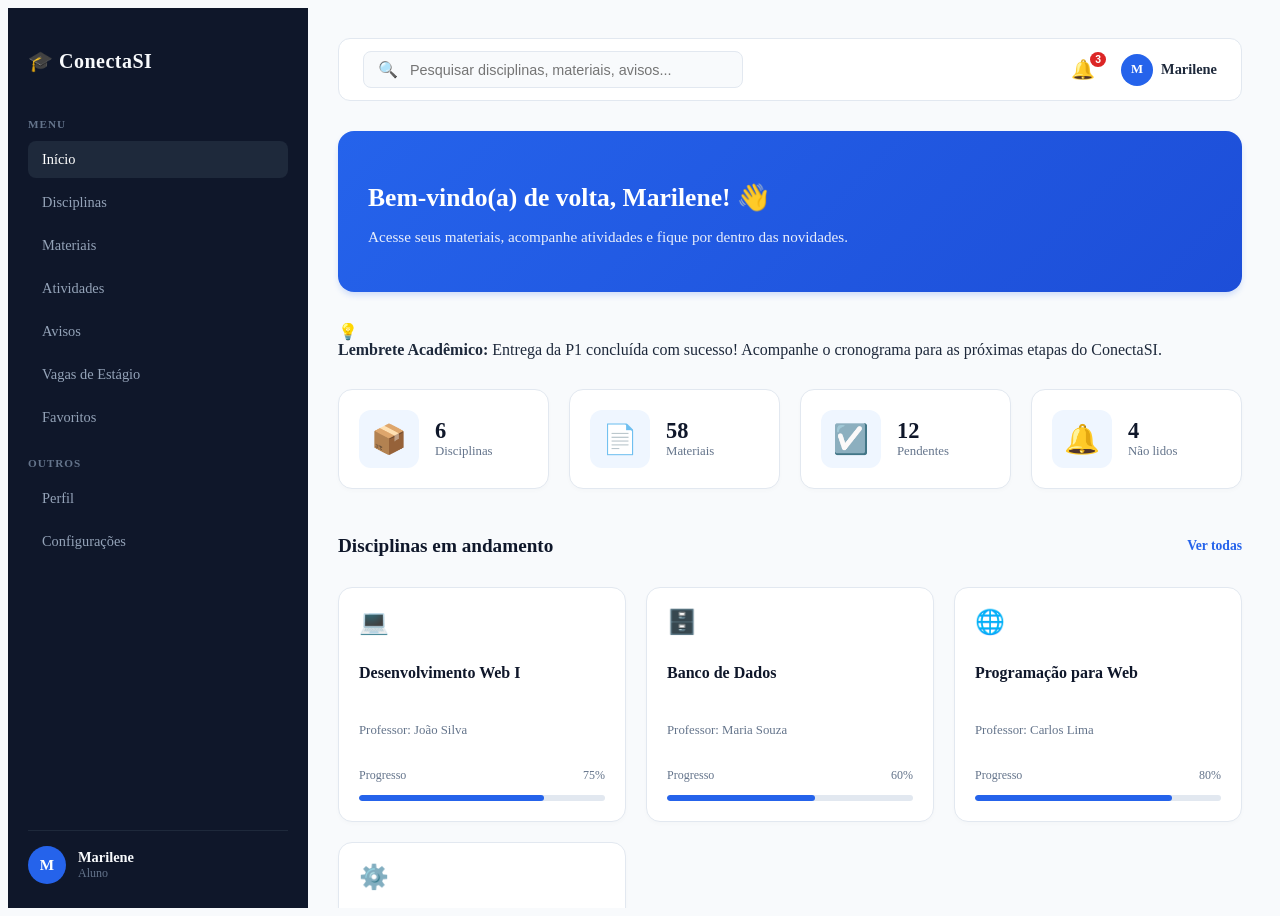
==== commit b5597695: "Adiciona banner de alerta academico no dashboard ConectaSI" ====
--- a/index.html
+++ b/index.html
@@ -1,4 +1,3 @@
-<<<<<<< HEAD
 <!DOCTYPE html>
 <html lang="pt-BR">
 <head>
@@ -8,7 +7,6 @@
     <link rel="stylesheet" href="css/style.css">
 </head>
 <body>
-
     <div class="app-container">
         <!-- Menu Lateral (Sidebar) -->
         <aside class="sidebar">
@@ -67,6 +65,14 @@
                 <p>Acesse seus materiais, acompanhe atividades e fique por dentro das novidades.</p>
             </section>
 
+            <!-- NOVO: Banner de Alerta / Aviso Importante -->
+            <div class="alert-banner">
+                <span class="alert-icon">💡</span>
+                <div class="alert-text">
+                    <strong>Lembrete Acadêmico:</strong> Entrega da P1 concluída com sucesso! Acompanhe o cronograma para as próximas etapas do ConectaSI.
+                </div>
+            </div>
+
             <!-- Cards de Resumo (Métricas) -->
             <div class="metrics-container">
                 <div class="metric-card">
@@ -198,211 +204,6 @@
                 </div>
             </section>
         </main>
-    </div>
-
+    </div>    
 </body>
-=======
-<!DOCTYPE html>
-<html lang="pt-BR">
-<head>
-    <meta charset="UTF-8">
-    <meta name="viewport" content="width=device-width, initial-scale=1.0">
-    <title>ConectaSI - Início</title>
-    <link rel="stylesheet" href="css/style.css">
-</head>
-<body>
-
-    <div class="app-container">
-        <!-- Menu Lateral (Sidebar) -->
-        <aside class="sidebar">
-            <div class="logo-area">
-                <h2>🎓 ConectaSI</h2>
-            </div>
-            
-            <nav class="menu-nav">
-                <span class="menu-category">MENU</span>
-                <a href="index.html" class="active">Início</a>
-                <a href="disciplinas.html">Disciplinas</a>
-                <a href="#">Materiais</a>
-                <a href="#">Atividades</a>
-                <a href="#">Avisos</a>
-                <a href="#">Vagas de Estágio</a>
-                <a href="#">Favoritos</a>
-
-                <span class="menu-category">OUTROS</span>
-                <a href="#">Perfil</a>
-                <a href="#">Configurações</a>
-            </nav>
-
-            <div class="user-profile">
-                <div class="avatar">M</div>
-                <div class="user-info">
-                    <span class="name">Marilene</span>
-                    <span class="role">Aluno</span>
-                </div>
-            </div>
-        </aside>
-
-        <!-- Conteúdo Principal -->
-        <main class="main-content">
-            <!-- Barra Superior (Navbar) -->
-            <header class="top-navbar">
-                <div class="search-box">
-                    <span class="search-icon">🔍</span>
-                    <input type="text" placeholder="Pesquisar disciplinas, materiais, avisos...">
-                </div>
-
-                <div class="navbar-actions">
-                    <button class="icon-btn" title="Notificações">
-                        🔔
-                        <span class="badge">3</span>
-                    </button>
-                    <div class="user-quick-profile">
-                        <div class="avatar-small">M</div>
-                        <span class="user-name">Marilene</span>
-                    </div>
-                </div>
-            </header>
-
-            <!-- Banner de Boas-Vindas -->
-            <section class="welcome-banner">
-                <h1>Bem-vindo(a) de volta, Marilene! 👋</h1>
-                <p>Acesse seus materiais, acompanhe atividades e fique por dentro das novidades.</p>
-            </section>
-
-            <!-- Cards de Resumo (Métricas) -->
-            <div class="metrics-container">
-                <div class="metric-card">
-                    <div class="metric-icon">📦</div>
-                    <div class="metric-info">
-                        <span class="metric-number">6</span>
-                        <span class="metric-label">Disciplinas</span>
-                    </div>
-                </div>
-
-                <div class="metric-card">
-                    <div class="metric-icon">📄</div>
-                    <div class="metric-info">
-                        <span class="metric-number">58</span>
-                        <span class="metric-label">Materiais</span>
-                    </div>
-                </div>
-
-                <div class="metric-card">
-                    <div class="metric-icon">☑️</div>
-                    <div class="metric-info">
-                        <span class="metric-number">12</span>
-                        <span class="metric-label">Pendentes</span>
-                    </div>
-                </div>
-
-                <div class="metric-card">
-                    <div class="metric-icon">🔔</div>
-                    <div class="metric-info">
-                        <span class="metric-number">4</span>
-                        <span class="metric-label">Não lidos</span>
-                    </div>
-                </div>
-            </div>
-
-            <!-- Seção: Disciplinas em Andamento -->
-            <section class="disciplines-section">
-                <div class="section-header">
-                    <h2>Disciplinas em andamento</h2>
-                    <a href="disciplinas.html" class="see-all">Ver todas</a>
-                </div>
-
-                <div class="disciplines-grid">
-                    <!-- Disciplina 1 -->
-                    <div class="discipline-card">
-                        <div class="discipline-icon">💻</div>
-                        <h3>Desenvolvimento Web I</h3>
-                        <p class="professor">Professor: João Silva</p>
-                        <div class="progress-info">
-                            <span>Progresso</span>
-                            <span>75%</span>
-                        </div>
-                        <div class="progress-bar">
-                            <div class="progress-fill" style="width: 75%;"></div>
-                        </div>
-                    </div>
-
-                    <!-- Disciplina 2 -->
-                    <div class="discipline-card">
-                        <div class="discipline-icon">🗄️</div>
-                        <h3>Banco de Dados</h3>
-                        <p class="professor">Professor: Maria Souza</p>
-                        <div class="progress-info">
-                            <span>Progresso</span>
-                            <span>60%</span>
-                        </div>
-                        <div class="progress-bar">
-                            <div class="progress-fill" style="width: 60%;"></div>
-                        </div>
-                    </div>
-
-                    <!-- Disciplina 3 -->
-                    <div class="discipline-card">
-                        <div class="discipline-icon">🌐</div>
-                        <h3>Programação para Web</h3>
-                        <p class="professor">Professor: Carlos Lima</p>
-                        <div class="progress-info">
-                            <span>Progresso</span>
-                            <span>80%</span>
-                        </div>
-                        <div class="progress-bar">
-                            <div class="progress-fill" style="width: 80%;"></div>
-                        </div>
-                    </div>
-
-                    <!-- Disciplina 4 -->
-                    <div class="discipline-card">
-                        <div class="discipline-icon">⚙️</div>
-                        <h3>Engenharia de Software</h3>
-                        <p class="professor">Professor: Ana Paula</p>
-                        <div class="progress-info">
-                            <span>Progresso</span>
-                            <span>50%</span>
-                        </div>
-                        <div class="progress-bar">
-                            <div class="progress-fill" style="width: 50%;"></div>
-                        </div>
-                    </div>
-                </div>
-            </section>
-
-            <!-- Seção: Avisos Recentes -->
-            <section class="notices-section">
-                <div class="section-header">
-                    <h2>Avisos e Comunicados</h2>
-                    <a href="#" class="see-all">Ver histórico</a>
-                </div>
-
-                <div class="notices-list">
-                    <!-- Aviso 1 -->
-                    <div class="notice-card">
-                        <div class="notice-tag urgent">Importante</div>
-                        <div class="notice-content">
-                            <h4>Entrega do Trabalho Prático de Desenvolvimento Web I</h4>
-                            <p>Lembrete: O envio do código fonte via repositório deve ser feito até a próxima sexta-feira.</p>
-                            <span class="notice-date">Postado em: 09/09/2026 • Prof. João Silva</span>
-                        </div>
-                    </div>
-
-                    <!-- Aviso 2 -->
-                    <div class="notice-card">
-                        <div class="notice-tag">Geral</div>
-                        <div class="notice-content">
-                            <h4>Semana Acadêmica de Tecnologia - Inscrições Abertas</h4>
-                            <p>Participe das palestras e minicursos. Haverá emissão de certificados para os participantes.</p>
-                            <span class="notice-date">Postado em: 08/09/2026 • Coordenação de SI</span>
-                        </div>
-                    </div>
-                </div>
-            </section>
-        </main>
-    </div>
-
-</body>
->>>>>>> 0f0ca27600d2a0a5e08a30a1ac74977a920866d9
 </html>
--- a/css/style.css
+++ b/css/style.css
@@ -1837,4 +1837,22 @@
     color: #0f172a;
     font-weight: 600;
 >>>>>>> 0f0ca27600d2a0a5e08a30a1ac74977a920866d9
+}
+
+/* --- Banner de Alerta Acadêmico --- */
+.alert-banner {
+  display: flex;
+  align-items: center;
+  gap: 12px;
+  background-color: #eef2ff;
+  border-left: 4px solid #4f46e5;
+  padding: 14px 18px;
+  border-radius: 8px;
+  margin: 20px 0;
+  color: #312e81;
+  font-size: 0.95rem;
+}
+
+.alert-icon {
+  font-size: 1.3rem;
 }
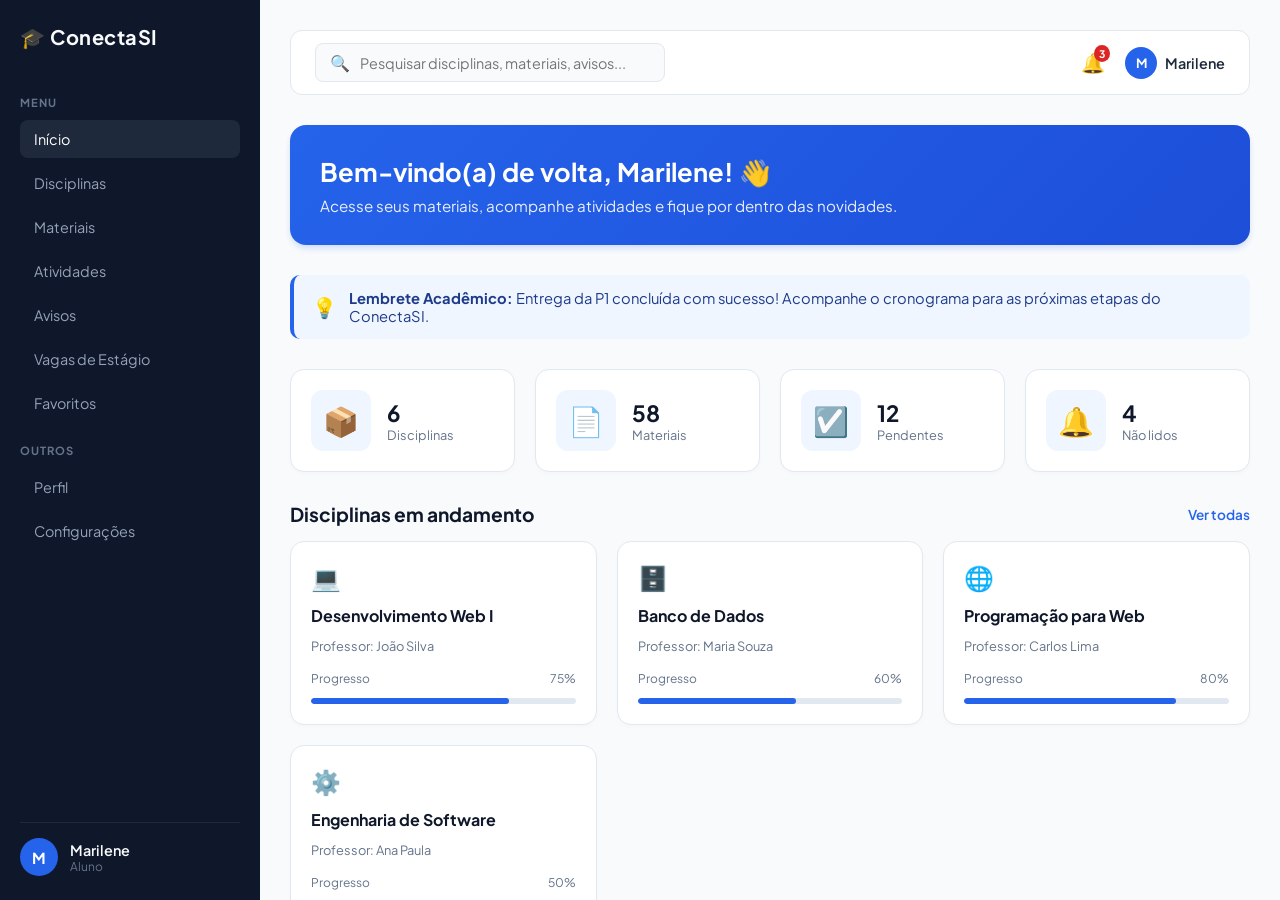
==== commit 8bc6f993: "Adiciona pasta js com interatividade e atualiza layout e fonte" ====
--- a/index.html
+++ b/index.html
@@ -4,6 +4,9 @@
     <meta charset="UTF-8">
     <meta name="viewport" content="width=device-width, initial-scale=1.0">
     <title>ConectaSI - Início</title>
+    <link rel="preconnect" href="https://fonts.googleapis.com">
+    <link rel="preconnect" href="https://fonts.gstatic.com" crossorigin>
+    <link href="https://fonts.googleapis.com/css2?family=Plus+Jakarta+Sans:wght@400;500;600;700;800&display=swap" rel="stylesheet">
     <link rel="stylesheet" href="css/style.css">
 </head>
 <body>
@@ -18,15 +21,15 @@
                 <span class="menu-category">MENU</span>
                 <a href="index.html" class="active">Início</a>
                 <a href="disciplinas.html">Disciplinas</a>
-                <a href="#">Materiais</a>
-                <a href="#">Atividades</a>
-                <a href="#">Avisos</a>
-                <a href="#">Vagas de Estágio</a>
-                <a href="#">Favoritos</a>
+                <a href="materiais.html">Materiais</a>
+                <a href="atividades.html">Atividades</a>
+                <a href="avisos.html">Avisos</a>
+                <a href="estagios.html">Vagas de Estágio</a>
+                <a href="disciplinas.html">Favoritos</a>
 
                 <span class="menu-category">OUTROS</span>
-                <a href="#">Perfil</a>
-                <a href="#">Configurações</a>
+                <a href="perfil.html">Perfil</a>
+                <a href="perfil.html">Configurações</a>
             </nav>
 
             <div class="user-profile">
@@ -65,7 +68,7 @@
                 <p>Acesse seus materiais, acompanhe atividades e fique por dentro das novidades.</p>
             </section>
 
-            <!-- NOVO: Banner de Alerta / Aviso Importante -->
+            <!-- Banner de Alerta / Aviso Importante -->
             <div class="alert-banner">
                 <span class="alert-icon">💡</span>
                 <div class="alert-text">
@@ -178,7 +181,7 @@
             <section class="notices-section">
                 <div class="section-header">
                     <h2>Avisos e Comunicados</h2>
-                    <a href="#" class="see-all">Ver histórico</a>
+                    <a href="avisos.html" class="see-all">Ver histórico</a>
                 </div>
 
                 <div class="notices-list">
@@ -204,6 +207,8 @@
                 </div>
             </section>
         </main>
-    </div>    
+    </div>
+
+    <script src="js/script.js"></script>
 </body>
 </html>
--- a/css/style.css
+++ b/css/style.css
@@ -1,14 +1,12 @@
-<<<<<<< HEAD
-
-   /* Página de estilos desenvolvida por Marilene Costa e Reginaldo Formoso */
-   
-   /* 1. Configurações Globais e Variáveis */
-   
+/* Página de estilos desenvolvida por Marilene Costa e Reginaldo Formoso */
+
+/* 1. Configurações Globais e Variáveis */
+
 * {
     margin: 0;
     padding: 0;
     box-sizing: border-box;
-    font-family: 'Segoe UI', Tahoma, Geneva, Verdana, sans-serif;
+    font-family: 'Plus Jakarta Sans', 'Segoe UI', Tahoma, Geneva, Verdana, sans-serif;
 }
 
 body {
@@ -19,16 +17,16 @@
     overflow: hidden;
 }
 
-   /* 2. Estrutura Principal (Layout App) */
-   
+/* 2. Estrutura Principal (Layout App) */
+
 .app-container {
     display: flex;
     width: 100vw;
     height: 100vh;
 }
 
-   /* 3. Menu Lateral (Sidebar) */
-   
+/* 3. Menu Lateral (Sidebar) */
+
 .sidebar {
     width: 260px;
     background-color: #0f172a;
@@ -74,7 +72,7 @@
     transition: all 0.2s ease;
 }
 
-.menu-nav a:hover, 
+.menu-nav a:hover,
 .menu-nav a.active {
     background-color: #1e293b;
     color: #ffffff;
@@ -117,8 +115,8 @@
     color: #64748b;
 }
 
-   /* 4. Conteúdo Principal e Barra Superior */
-   
+/* 4. Conteúdo Principal e Barra Superior */
+
 .main-content {
     flex-grow: 1;
     overflow-y: auto;
@@ -210,8 +208,8 @@
     color: #1e293b;
 }
 
-   /* 5. Página Inicial (Início) */
-   
+/* 5. Página Inicial (Início) */
+
 .welcome-banner {
     background: linear-gradient(135deg, #2563eb, #1d4ed8);
     color: #ffffff;
@@ -228,6 +226,23 @@
 .welcome-banner p {
     font-size: 0.95rem;
     opacity: 0.9;
+}
+
+.alert-banner {
+    display: flex;
+    align-items: center;
+    gap: 12px;
+    background-color: #eff6ff;
+    border-left: 4px solid #2563eb;
+    color: #1e3a8a;
+    padding: 14px 18px;
+    border-radius: 10px;
+    font-size: 0.92rem;
+}
+
+.alert-icon {
+    font-size: 1.25rem;
+    flex-shrink: 0;
 }
 
 .metrics-container {
@@ -399,8 +414,8 @@
     margin-top: 4px;
 }
 
-   /* 6. Páginas Internas (Cabeçalho Comum) */
-   
+/* 6. Páginas Internas (Cabeçalho Comum) */
+
 .page-header {
     display: flex;
     flex-direction: column;
@@ -417,8 +432,8 @@
     color: #64748b;
 }
 
-   /* 7. Estilos da Página de Disciplinas */
-   
+/* 7. Estilos da Página de Disciplinas */
+
 .full-disciplines-grid {
     display: grid;
     grid-template-columns: repeat(auto-fit, minmax(280px, 1fr));
@@ -498,7 +513,7 @@
     color: #ffffff;
 }
 
-   /* 8. Estilos da Página de Materiais */
+/* 8. Estilos da Página de Materiais */
 
 .materials-list-container {
     display: flex;
@@ -572,8 +587,8 @@
     color: #ffffff;
 }
 
-   /* 9. Estilos da Página de Avisos */
-  
+/* 9. Estilos da Página de Avisos */
+
 .notices-list-full {
     display: flex;
     flex-direction: column;
@@ -618,8 +633,8 @@
     font-weight: 600;
 }
 
-   /* 10. Estilos da Página de Atividades */
-  
+/* 10. Estilos da Página de Atividades */
+
 .activities-list-container {
     display: flex;
     flex-direction: column;
@@ -738,9 +753,9 @@
     color: #0f172a;
 }
 
-   /* 11. Estilos da Página de Vagas de Estágio */
-  
-   .internships-list-container {
+/* 11. Estilos da Página de Vagas de Estágio */
+
+.internships-list-container {
     display: flex;
     flex-direction: column;
     gap: 15px;
@@ -828,9 +843,9 @@
     background-color: #1d4ed8;
 }
 
-   /* 12. Estilos da Página de Perfil */
-   
-   .profile-container {
+/* 12. Estilos da Página de Perfil */
+
+.profile-container {
     display: flex;
     flex-direction: column;
     gap: 20px;
@@ -917,942 +932,4 @@
 .info-row strong {
     color: #0f172a;
     font-weight: 600;
-=======
-
-   /* Página de estilos desenvolvida por Marilene Costa e Reginaldo Formoso */
-   
-   /* 1. Configurações Globais e Variáveis */
-   
-* {
-    margin: 0;
-    padding: 0;
-    box-sizing: border-box;
-    font-family: 'Segoe UI', Tahoma, Geneva, Verdana, sans-serif;
-}
-
-body {
-    background-color: #f8fafc;
-    color: #1e293b;
-    display: flex;
-    height: 100vh;
-    overflow: hidden;
-}
-
-   /* 2. Estrutura Principal (Layout App) */
-   
-.app-container {
-    display: flex;
-    width: 100vw;
-    height: 100vh;
-}
-
-   /* 3. Menu Lateral (Sidebar) */
-   
-.sidebar {
-    width: 260px;
-    background-color: #0f172a;
-    color: #ffffff;
-    display: flex;
-    flex-direction: column;
-    justify-content: space-between;
-    padding: 24px 20px;
-    flex-shrink: 0;
-}
-
-.logo-area h2 {
-    font-size: 1.25rem;
-    color: #f8fafc;
-    margin-bottom: 30px;
-    letter-spacing: 0.5px;
-}
-
-.menu-nav {
-    display: flex;
-    flex-direction: column;
-    gap: 6px;
-    flex-grow: 1;
-    overflow-y: auto;
-}
-
-.menu-category {
-    font-size: 0.7rem;
-    text-transform: uppercase;
-    color: #64748b;
-    letter-spacing: 1px;
-    margin-top: 15px;
-    margin-bottom: 5px;
-    font-weight: bold;
-}
-
-.menu-nav a {
-    color: #94a3b8;
-    text-decoration: none;
-    padding: 10px 14px;
-    border-radius: 8px;
-    font-size: 0.9rem;
-    transition: all 0.2s ease;
-}
-
-.menu-nav a:hover, 
-.menu-nav a.active {
-    background-color: #1e293b;
-    color: #ffffff;
-}
-
-.user-profile {
-    display: flex;
-    align-items: center;
-    gap: 12px;
-    padding-top: 15px;
-    border-top: 1px solid #1e293b;
-}
-
-.avatar {
-    width: 38px;
-    height: 38px;
-    background-color: #2563eb;
-    color: #ffffff;
-    border-radius: 50%;
-    display: flex;
-    align-items: center;
-    justify-content: center;
-    font-weight: bold;
-    font-size: 0.95rem;
-}
-
-.user-info {
-    display: flex;
-    flex-direction: column;
-}
-
-.user-info .name {
-    font-size: 0.9rem;
-    font-weight: 600;
-    color: #f8fafc;
-}
-
-.user-info .role {
-    font-size: 0.75rem;
-    color: #64748b;
-}
-
-   /* 4. Conteúdo Principal e Barra Superior */
-   
-.main-content {
-    flex-grow: 1;
-    overflow-y: auto;
-    padding: 30px;
-    display: flex;
-    flex-direction: column;
-    gap: 30px;
-}
-
-.top-navbar {
-    display: flex;
-    justify-content: space-between;
-    align-items: center;
-    background-color: #ffffff;
-    padding: 12px 24px;
-    border-radius: 12px;
-    border: 1px solid #e2e8f0;
-}
-
-.search-box {
-    display: flex;
-    align-items: center;
-    gap: 10px;
-    background-color: #f8fafc;
-    border: 1px solid #e2e8f0;
-    padding: 8px 14px;
-    border-radius: 8px;
-    width: 350px;
-}
-
-.search-box input {
-    border: none;
-    background: transparent;
-    outline: none;
-    width: 100%;
-    font-size: 0.9rem;
-    color: #1e293b;
-}
-
-.navbar-actions {
-    display: flex;
-    align-items: center;
-    gap: 20px;
-}
-
-.icon-btn {
-    background: none;
-    border: none;
-    font-size: 1.2rem;
-    cursor: pointer;
-    position: relative;
-    color: #64748b;
-}
-
-.badge {
-    position: absolute;
-    top: -5px;
-    right: -5px;
-    background-color: #dc2626;
-    color: #ffffff;
-    font-size: 0.65rem;
-    padding: 2px 5px;
-    border-radius: 50%;
-    font-weight: bold;
-}
-
-.user-quick-profile {
-    display: flex;
-    align-items: center;
-    gap: 8px;
-}
-
-.avatar-small {
-    width: 32px;
-    height: 32px;
-    background-color: #2563eb;
-    color: #ffffff;
-    border-radius: 50%;
-    display: flex;
-    align-items: center;
-    justify-content: center;
-    font-weight: bold;
-    font-size: 0.8rem;
-}
-
-.user-name {
-    font-size: 0.9rem;
-    font-weight: 600;
-    color: #1e293b;
-}
-
-   /* 5. Página Inicial (Início) */
-   
-.welcome-banner {
-    background: linear-gradient(135deg, #2563eb, #1d4ed8);
-    color: #ffffff;
-    padding: 30px;
-    border-radius: 16px;
-    box-shadow: 0 4px 6px -1px rgba(37, 99, 235, 0.2);
-}
-
-.welcome-banner h1 {
-    font-size: 1.6rem;
-    margin-bottom: 8px;
-}
-
-.welcome-banner p {
-    font-size: 0.95rem;
-    opacity: 0.9;
-}
-
-.metrics-container {
-    display: grid;
-    grid-template-columns: repeat(auto-fit, minmax(200px, 1fr));
-    gap: 20px;
-}
-
-.metric-card {
-    background-color: #ffffff;
-    border: 1px solid #e2e8f0;
-    padding: 20px;
-    border-radius: 14px;
-    display: flex;
-    align-items: center;
-    gap: 16px;
-    box-shadow: 0 2px 4px rgba(0, 0, 0, 0.02);
-}
-
-.metric-icon {
-    font-size: 1.8rem;
-    background-color: #eff6ff;
-    padding: 12px;
-    border-radius: 12px;
-}
-
-.metric-info {
-    display: flex;
-    flex-direction: column;
-}
-
-.metric-number {
-    font-size: 1.4rem;
-    font-weight: bold;
-    color: #0f172a;
-}
-
-.metric-label {
-    font-size: 0.8rem;
-    color: #64748b;
-}
-
-.section-header {
-    display: flex;
-    justify-content: space-between;
-    align-items: center;
-    margin-bottom: 15px;
-}
-
-.section-header h2 {
-    font-size: 1.2rem;
-    color: #0f172a;
-}
-
-.see-all {
-    font-size: 0.85rem;
-    color: #2563eb;
-    text-decoration: none;
-    font-weight: 600;
-}
-
-.see-all:hover {
-    text-decoration: underline;
-}
-
-.disciplines-grid {
-    display: grid;
-    grid-template-columns: repeat(auto-fit, minmax(240px, 1fr));
-    gap: 20px;
-}
-
-.discipline-card {
-    background-color: #ffffff;
-    border: 1px solid #e2e8f0;
-    padding: 20px;
-    border-radius: 14px;
-    display: flex;
-    flex-direction: column;
-    gap: 12px;
-    box-shadow: 0 2px 4px rgba(0, 0, 0, 0.02);
-}
-
-.discipline-icon {
-    font-size: 1.5rem;
-}
-
-.discipline-card h3 {
-    font-size: 1rem;
-    color: #0f172a;
-}
-
-.professor {
-    font-size: 0.8rem;
-    color: #64748b;
-}
-
-.progress-info {
-    display: flex;
-    justify-content: space-between;
-    font-size: 0.75rem;
-    color: #64748b;
-    margin-top: 5px;
-}
-
-.progress-bar {
-    width: 100%;
-    height: 6px;
-    background-color: #e2e8f0;
-    border-radius: 3px;
-    overflow: hidden;
-}
-
-.progress-fill {
-    height: 100%;
-    background-color: #2563eb;
-    border-radius: 3px;
-}
-
-.notices-list {
-    display: flex;
-    flex-direction: column;
-    gap: 12px;
-}
-
-.notice-card {
-    background-color: #ffffff;
-    border: 1px solid #e2e8f0;
-    padding: 16px 20px;
-    border-radius: 12px;
-    display: flex;
-    align-items: flex-start;
-    gap: 15px;
-}
-
-.notice-tag {
-    font-size: 0.7rem;
-    font-weight: bold;
-    padding: 4px 8px;
-    border-radius: 6px;
-    background-color: #f1f5f9;
-    color: #475569;
-    white-space: nowrap;
-}
-
-.notice-tag.urgent {
-    background-color: #fef2f2;
-    color: #dc2626;
-}
-
-.notice-content {
-    display: flex;
-    flex-direction: column;
-    gap: 4px;
-}
-
-.notice-content h4 {
-    font-size: 0.95rem;
-    color: #0f172a;
-}
-
-.notice-content p {
-    font-size: 0.85rem;
-    color: #475569;
-}
-
-.notice-date {
-    font-size: 0.75rem;
-    color: #94a3b8;
-    margin-top: 4px;
-}
-
-   /* 6. Páginas Internas (Cabeçalho Comum) */
-   
-.page-header {
-    display: flex;
-    flex-direction: column;
-    gap: 4px;
-}
-
-.page-header h1 {
-    font-size: 1.5rem;
-    color: #0f172a;
-}
-
-.page-header p {
-    font-size: 0.9rem;
-    color: #64748b;
-}
-
-   /* 7. Estilos da Página de Disciplinas */
-   
-.full-disciplines-grid {
-    display: grid;
-    grid-template-columns: repeat(auto-fit, minmax(280px, 1fr));
-    gap: 20px;
-    margin-bottom: 40px;
-}
-
-.discipline-detailed-card {
-    background-color: #ffffff;
-    border: 1px solid #e2e8f0;
-    border-radius: 14px;
-    padding: 20px;
-    display: flex;
-    flex-direction: column;
-    gap: 15px;
-    box-shadow: 0 2px 4px rgba(0, 0, 0, 0.02);
-}
-
-.card-top {
-    display: flex;
-    justify-content: space-between;
-    align-items: center;
-}
-
-.status-badge {
-    font-size: 0.7rem;
-    font-weight: bold;
-    padding: 4px 10px;
-    border-radius: 20px;
-}
-
-.status-badge.active {
-    background-color: #dcfce7;
-    color: #15803d;
-}
-
-.discipline-detailed-card h3 {
-    font-size: 1.1rem;
-    color: #0f172a;
-}
-
-.discipline-stats {
-    display: flex;
-    justify-content: space-between;
-    background-color: #f8fafc;
-    padding: 10px 14px;
-    border-radius: 8px;
-    border: 1px solid #f1f5f9;
-}
-
-.stat-item {
-    display: flex;
-    flex-direction: column;
-    font-size: 0.75rem;
-    color: #64748b;
-}
-
-.stat-item strong {
-    font-size: 0.9rem;
-    color: #0f172a;
-}
-
-.btn-access {
-    background-color: #f1f5f9;
-    color: #2563eb;
-    text-align: center;
-    text-decoration: none;
-    padding: 10px;
-    border-radius: 8px;
-    font-size: 0.85rem;
-    font-weight: 600;
-    transition: all 0.2s ease;
-}
-
-.btn-access:hover {
-    background-color: #2563eb;
-    color: #ffffff;
-}
-
-   /* 8. Estilos da Página de Materiais */
-
-.materials-list-container {
-    display: flex;
-    flex-direction: column;
-    gap: 15px;
-    margin-bottom: 40px;
-}
-
-.material-card {
-    background-color: #ffffff;
-    border: 1px solid #e2e8f0;
-    border-radius: 14px;
-    padding: 20px;
-    display: flex;
-    align-items: center;
-    justify-content: space-between;
-    box-shadow: 0 2px 4px rgba(0, 0, 0, 0.02);
-}
-
-.material-icon-file {
-    width: 48px;
-    height: 48px;
-    background-color: #eff6ff;
-    color: #2563eb;
-    border-radius: 12px;
-    display: flex;
-    align-items: center;
-    justify-content: center;
-    font-size: 1.3rem;
-    flex-shrink: 0;
-}
-
-.material-details {
-    flex-grow: 1;
-    margin-left: 20px;
-    display: flex;
-    flex-direction: column;
-    gap: 4px;
-}
-
-.material-details h3 {
-    font-size: 1rem;
-    color: #0f172a;
-}
-
-.material-subject {
-    font-size: 0.85rem;
-    color: #64748b;
-    font-weight: 600;
-}
-
-.material-date {
-    font-size: 0.75rem;
-    color: #94a3b8;
-}
-
-.btn-download {
-    background-color: #f1f5f9;
-    color: #2563eb;
-    text-decoration: none;
-    padding: 10px 18px;
-    border-radius: 8px;
-    font-size: 0.85rem;
-    font-weight: 600;
-    transition: all 0.2s ease;
-    white-space: nowrap;
-}
-
-.btn-download:hover {
-    background-color: #2563eb;
-    color: #ffffff;
-}
-
-   /* 9. Estilos da Página de Avisos */
-  
-.notices-list-full {
-    display: flex;
-    flex-direction: column;
-    gap: 20px;
-    margin-bottom: 40px;
-}
-
-.notice-card-full {
-    background-color: #ffffff;
-    border: 1px solid #e2e8f0;
-    border-radius: 14px;
-    padding: 24px;
-    box-shadow: 0 2px 4px rgba(0, 0, 0, 0.02);
-    display: flex;
-    flex-direction: column;
-    gap: 12px;
-}
-
-.notice-card-header {
-    display: flex;
-    justify-content: space-between;
-    align-items: center;
-}
-
-.notice-card-full h3 {
-    font-size: 1.15rem;
-    color: #0f172a;
-}
-
-.notice-card-full p {
-    font-size: 0.95rem;
-    color: #475569;
-    line-height: 1.5;
-}
-
-.notice-author {
-    margin-top: 5px;
-    padding-top: 12px;
-    border-top: 1px solid #f1f5f9;
-    font-size: 0.85rem;
-    color: #64748b;
-    font-weight: 600;
-}
-
-   /* 10. Estilos da Página de Atividades */
-  
-.activities-list-container {
-    display: flex;
-    flex-direction: column;
-    gap: 15px;
-    margin-bottom: 40px;
-}
-
-.activity-card {
-    background-color: #ffffff;
-    border: 1px solid #e2e8f0;
-    border-radius: 14px;
-    padding: 20px;
-    display: flex;
-    align-items: center;
-    justify-content: space-between;
-    box-shadow: 0 2px 4px rgba(0, 0, 0, 0.02);
-}
-
-.activity-icon-box {
-    width: 48px;
-    height: 48px;
-    border-radius: 12px;
-    display: flex;
-    align-items: center;
-    justify-content: center;
-    font-size: 1.3rem;
-    flex-shrink: 0;
-}
-
-.activity-icon-box.pending {
-    background-color: #fef3c7;
-    color: #d97706;
-}
-
-.activity-icon-box.completed {
-    background-color: #dcfce7;
-    color: #15803d;
-}
-
-.activity-details {
-    flex-grow: 1;
-    margin-left: 20px;
-    display: flex;
-    flex-direction: column;
-    gap: 4px;
-}
-
-.activity-details h3 {
-    font-size: 1rem;
-    color: #0f172a;
-}
-
-.activity-subject {
-    font-size: 0.85rem;
-    color: #64748b;
-    font-weight: 600;
-}
-
-.activity-deadline {
-    font-size: 0.75rem;
-    color: #94a3b8;
-}
-
-.urgent-text {
-    color: #dc2626 !important;
-    font-weight: 600;
-}
-
-.activity-action {
-    display: flex;
-    flex-direction: column;
-    align-items: flex-end;
-    gap: 10px;
-    flex-shrink: 0;
-    margin-left: 20px;
-}
-
-.status-badge.pending {
-    background-color: #fef3c7;
-    color: #b45309;
-}
-
-.status-badge.completed {
-    background-color: #dcfce7;
-    color: #15803d;
-}
-
-.btn-submit {
-    background-color: #2563eb;
-    color: #ffffff;
-    text-decoration: none;
-    padding: 8px 16px;
-    border-radius: 8px;
-    font-size: 0.85rem;
-    font-weight: 600;
-    transition: background-color 0.2s ease;
-}
-
-.btn-submit:hover {
-    background-color: #1d4ed8;
-}
-
-.btn-view {
-    background-color: #f1f5f9;
-    color: #475569;
-    text-decoration: none;
-    padding: 8px 16px;
-    border-radius: 8px;
-    font-size: 0.85rem;
-    font-weight: 600;
-    transition: all 0.2s ease;
-}
-
-.btn-view:hover {
-    background-color: #e2e8f0;
-    color: #0f172a;
-}
-
-   /* 11. Estilos da Página de Vagas de Estágio */
-  
-   .internships-list-container {
-    display: flex;
-    flex-direction: column;
-    gap: 15px;
-    margin-bottom: 40px;
-}
-
-.internship-card {
-    background-color: #ffffff;
-    border: 1px solid #e2e8f0;
-    border-radius: 14px;
-    padding: 20px;
-    display: flex;
-    align-items: flex-start;
-    justify-content: space-between;
-    box-shadow: 0 2px 4px rgba(0, 0, 0, 0.02);
-}
-
-.internship-icon-box {
-    width: 48px;
-    height: 48px;
-    background-color: #eff6ff;
-    color: #2563eb;
-    border-radius: 12px;
-    display: flex;
-    align-items: center;
-    justify-content: center;
-    font-size: 1.3rem;
-    flex-shrink: 0;
-}
-
-.internship-details {
-    flex-grow: 1;
-    margin-left: 20px;
-    display: flex;
-    flex-direction: column;
-    gap: 6px;
-}
-
-.internship-details h3 {
-    font-size: 1.05rem;
-    color: #0f172a;
-}
-
-.company-name {
-    font-size: 0.85rem;
-    color: #64748b;
-    font-weight: 600;
-}
-
-.internship-desc {
-    font-size: 0.9rem;
-    color: #475569;
-    line-height: 1.4;
-    margin-top: 4px;
-}
-
-.internship-salary {
-    font-size: 0.8rem;
-    color: #16a34a;
-    font-weight: 600;
-    margin-top: 4px;
-}
-
-.internship-action {
-    display: flex;
-    flex-direction: column;
-    align-items: flex-end;
-    gap: 12px;
-    flex-shrink: 0;
-    margin-left: 20px;
-}
-
-.btn-apply {
-    background-color: #2563eb;
-    color: #ffffff;
-    text-decoration: none;
-    padding: 8px 16px;
-    border-radius: 8px;
-    font-size: 0.85rem;
-    font-weight: 600;
-    transition: background-color 0.2s ease;
-}
-
-.btn-apply:hover {
-    background-color: #1d4ed8;
-}
-
-   /* 12. Estilos da Página de Perfil */
-   
-   .profile-container {
-    display: flex;
-    flex-direction: column;
-    gap: 20px;
-    margin-bottom: 40px;
-}
-
-.profile-card-header {
-    background-color: #ffffff;
-    border: 1px solid #e2e8f0;
-    border-radius: 14px;
-    padding: 30px;
-    display: flex;
-    align-items: center;
-    gap: 24px;
-    box-shadow: 0 2px 4px rgba(0, 0, 0, 0.02);
-}
-
-.profile-big-avatar {
-    width: 72px;
-    height: 72px;
-    background-color: #2563eb;
-    color: #ffffff;
-    border-radius: 50%;
-    display: flex;
-    align-items: center;
-    justify-content: center;
-    font-size: 1.8rem;
-    font-weight: bold;
-    flex-shrink: 0;
-}
-
-.profile-title-info {
-    display: flex;
-    flex-direction: column;
-    gap: 6px;
-    align-items: flex-start;
-}
-
-.profile-title-info h2 {
-    font-size: 1.3rem;
-    color: #0f172a;
-}
-
-.profile-title-info p {
-    font-size: 0.9rem;
-    color: #64748b;
-}
-
-.profile-details-grid {
-    display: grid;
-    grid-template-columns: repeat(auto-fit, minmax(320px, 1fr));
-    gap: 20px;
-}
-
-.profile-info-box {
-    background-color: #ffffff;
-    border: 1px solid #e2e8f0;
-    border-radius: 14px;
-    padding: 24px;
-    display: flex;
-    flex-direction: column;
-    gap: 16px;
-    box-shadow: 0 2px 4px rgba(0, 0, 0, 0.02);
-}
-
-.profile-info-box h3 {
-    font-size: 1.05rem;
-    color: #0f172a;
-    padding-bottom: 10px;
-    border-bottom: 1px solid #f1f5f9;
-}
-
-.info-row {
-    display: flex;
-    justify-content: space-between;
-    align-items: center;
-    font-size: 0.9rem;
-}
-
-.info-row span {
-    color: #64748b;
-}
-
-.info-row strong {
-    color: #0f172a;
-    font-weight: 600;
->>>>>>> 0f0ca27600d2a0a5e08a30a1ac74977a920866d9
-}
-
-/* --- Banner de Alerta Acadêmico --- */
-.alert-banner {
-  display: flex;
-  align-items: center;
-  gap: 12px;
-  background-color: #eef2ff;
-  border-left: 4px solid #4f46e5;
-  padding: 14px 18px;
-  border-radius: 8px;
-  margin: 20px 0;
-  color: #312e81;
-  font-size: 0.95rem;
-}
-
-.alert-icon {
-  font-size: 1.3rem;
 }
